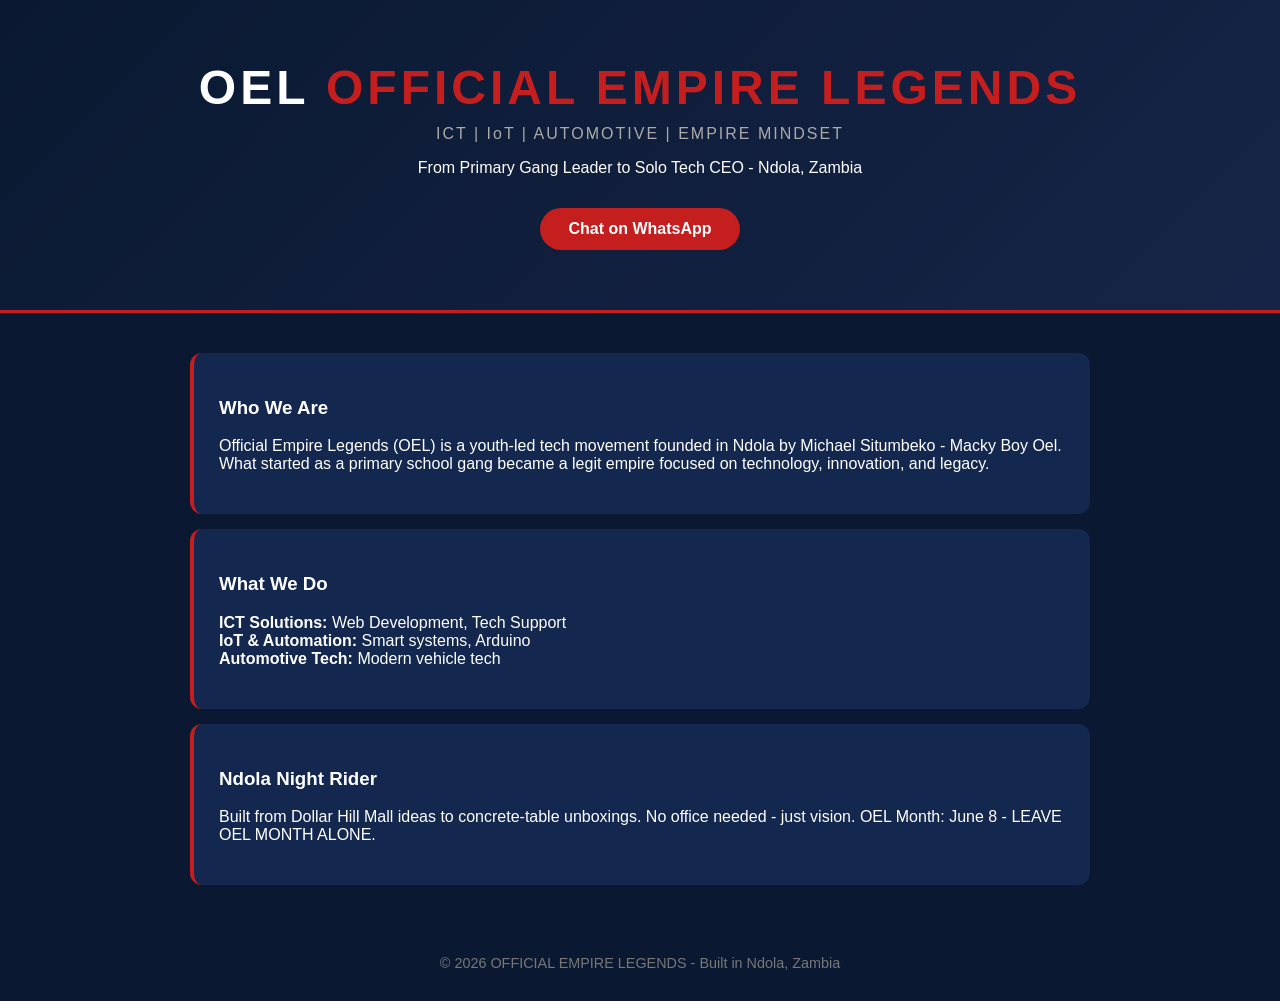
==== index.html @ a1355c46 "Create index.html for Official Empire Legends website This HTML file sets up the structure and styli" ====
<!DOCTYPE html>
<html lang="en">
<head>
<meta charset="UTF-8">
<meta name="viewport" content="width=device-width, initial-scale=1.0">
<title>OFFICIAL EMPIRE LEGENDS | OEL</title>
<style>
:root{--blue:#0a1931;--red:#c41e1e;--light:#f4f4f4}
body{margin:0;font-family:Arial;background:#0a1931;color:white}
header{padding:60px 20px;text-align:center;background:linear-gradient(135deg,#0a1931 0%,#162447 100%);border-bottom:3px solid #c41e1e}
h1{font-size:3rem;letter-spacing:4px;margin:0}
h1 span{color:#c41e1e}
.tag{color:#aaa;margin-top:10px;letter-spacing:2px}
section{max-width:900px;margin:40px auto;padding:0 20px}
.card{background:#13274f;padding:25px;border-radius:12px;margin:15px 0;border-left:4px solid #c41e1e}
.btn{display:inline-block;background:#c41e1e;color:white;padding:12px 28px;border-radius:30px;text-decoration:none;margin-top:15px;font-weight:bold}
footer{text-align:center;padding:30px;color:#777;font-size:0.9rem}
</style>
</head>
<body>
<header>
<h1>OEL <span>OFFICIAL EMPIRE LEGENDS</span></h1>
<div class="tag">ICT | IoT | AUTOMOTIVE | EMPIRE MINDSET</div>
<p>From Primary Gang Leader to Solo Tech CEO - Ndola, Zambia</p>
<a class="btn" href="https://wa.me/260973000000">Chat on WhatsApp</a>
</header>
<section>
<div class="card">
<h3>Who We Are</h3>
<p>Official Empire Legends (OEL) is a youth-led tech movement founded in Ndola by Michael Situmbeko - Macky Boy Oel. What started as a primary school gang became a legit empire focused on technology, innovation, and legacy.</p>
</div>
<div class="card">
<h3>What We Do</h3>
<p><b>ICT Solutions:</b> Web Development, Tech Support<br>
<b>IoT & Automation:</b> Smart systems, Arduino<br>
<b>Automotive Tech:</b> Modern vehicle tech</p>
</div>
<div class="card">
<h3>Ndola Night Rider</h3>
<p>Built from Dollar Hill Mall ideas to concrete-table unboxings. No office needed - just vision. OEL Month: June 8 - LEAVE OEL MONTH ALONE.</p>
</div>
</section>
<footer>© 2026 OFFICIAL EMPIRE LEGENDS - Built in Ndola, Zambia</footer>
</body>
</html>
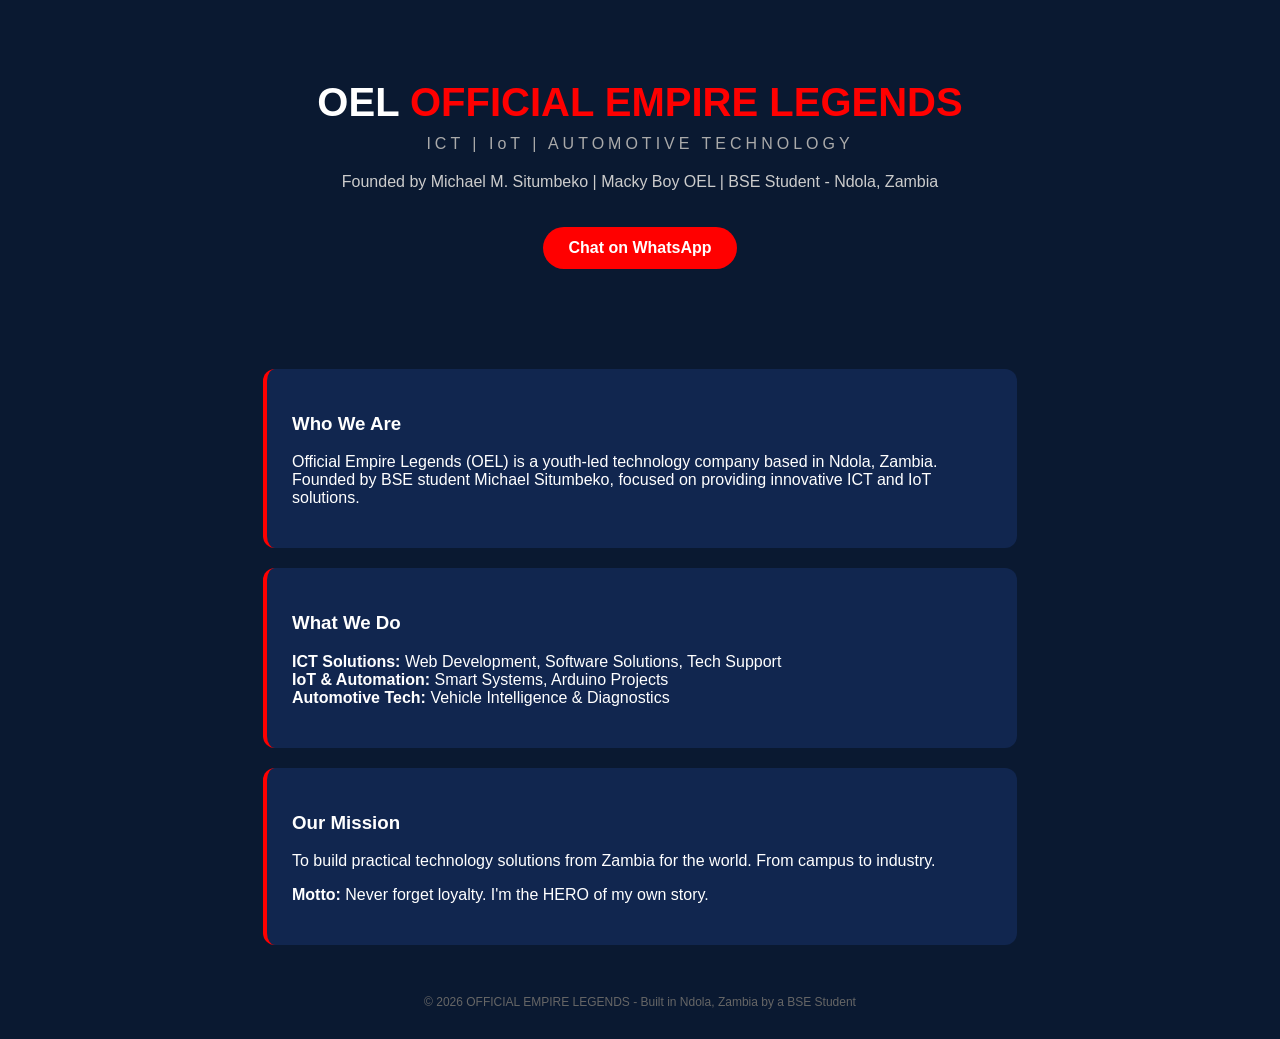
==== commit d6420c15: "Refactor index.html for improved layout and design Updated HTML structure and styling for better pre" ====
--- a/index.html
+++ b/index.html
@@ -1,45 +1,44 @@
 <!DOCTYPE html>
-<html lang="en">
+<html>
 <head>
-<meta charset="UTF-8">
+<title>OFFICIAL EMPIRE LEGENDS | OEL</title>
 <meta name="viewport" content="width=device-width, initial-scale=1.0">
-<title>OFFICIAL EMPIRE LEGENDS | OEL</title>
 <style>
-:root{--blue:#0a1931;--red:#c41e1e;--light:#f4f4f4}
-body{margin:0;font-family:Arial;background:#0a1931;color:white}
-header{padding:60px 20px;text-align:center;background:linear-gradient(135deg,#0a1931 0%,#162447 100%);border-bottom:3px solid #c41e1e}
-h1{font-size:3rem;letter-spacing:4px;margin:0}
-h1 span{color:#c41e1e}
-.tag{color:#aaa;margin-top:10px;letter-spacing:2px}
-section{max-width:900px;margin:40px auto;padding:0 20px}
-.card{background:#13274f;padding:25px;border-radius:12px;margin:15px 0;border-left:4px solid #c41e1e}
-.btn{display:inline-block;background:#c41e1e;color:white;padding:12px 28px;border-radius:30px;text-decoration:none;margin-top:15px;font-weight:bold}
-footer{text-align:center;padding:30px;color:#777;font-size:0.9rem}
+body{margin:0;font-family:Arial;background:#0a1931;color:white;text-align:center}
+.header{padding:80px 20px}
+h1{font-size:40px;margin:0}h1 span{color:#ff0000}
+.tag{letter-spacing:4px;color:#aaa;margin-top:10px}
+.card{background:#11264f;margin:20px auto;padding:25px;max-width:700px;border-radius:12px;text-align:left;border-left:4px solid #ff0000}
+.btn{background:#ff0000;color:white;padding:12px 25px;border-radius:25px;text-decoration:none;display:inline-block;margin-top:20px;font-weight:bold}
+footer{padding:30px;color:#666;font-size:12px}
 </style>
 </head>
 <body>
-<header>
+<div class="header">
 <h1>OEL <span>OFFICIAL EMPIRE LEGENDS</span></h1>
-<div class="tag">ICT | IoT | AUTOMOTIVE | EMPIRE MINDSET</div>
-<p>From Primary Gang Leader to Solo Tech CEO - Ndola, Zambia</p>
-<a class="btn" href="https://wa.me/260973000000">Chat on WhatsApp</a>
-</header>
-<section>
+<p class="tag">ICT | IoT | AUTOMOTIVE TECHNOLOGY</p>
+<p style="margin-top:20px;color:#ccc">Founded by Michael M. Situmbeko | Macky Boy OEL | BSE Student - Ndola, Zambia</p>
+<a class="btn" href="https://wa.me/260000000000">Chat on WhatsApp</a>
+</div>
+
 <div class="card">
 <h3>Who We Are</h3>
-<p>Official Empire Legends (OEL) is a youth-led tech movement founded in Ndola by Michael Situmbeko - Macky Boy Oel. What started as a primary school gang became a legit empire focused on technology, innovation, and legacy.</p>
+<p>Official Empire Legends (OEL) is a youth-led technology company based in Ndola, Zambia. Founded by BSE student Michael Situmbeko, focused on providing innovative ICT and IoT solutions.</p>
 </div>
+
 <div class="card">
 <h3>What We Do</h3>
-<p><b>ICT Solutions:</b> Web Development, Tech Support<br>
-<b>IoT & Automation:</b> Smart systems, Arduino<br>
-<b>Automotive Tech:</b> Modern vehicle tech</p>
+<p><b>ICT Solutions:</b> Web Development, Software Solutions, Tech Support<br>
+<b>IoT & Automation:</b> Smart Systems, Arduino Projects<br>
+<b>Automotive Tech:</b> Vehicle Intelligence & Diagnostics</p>
 </div>
+
 <div class="card">
-<h3>Ndola Night Rider</h3>
-<p>Built from Dollar Hill Mall ideas to concrete-table unboxings. No office needed - just vision. OEL Month: June 8 - LEAVE OEL MONTH ALONE.</p>
+<h3>Our Mission</h3>
+<p>To build practical technology solutions from Zambia for the world. From campus to industry.</p>
+<p><b>Motto:</b> Never forget loyalty. I'm the HERO of my own story.</p>
 </div>
-</section>
-<footer>© 2026 OFFICIAL EMPIRE LEGENDS - Built in Ndola, Zambia</footer>
+
+<footer>© 2026 OFFICIAL EMPIRE LEGENDS - Built in Ndola, Zambia by a BSE Student</footer>
 </body>
 </html>
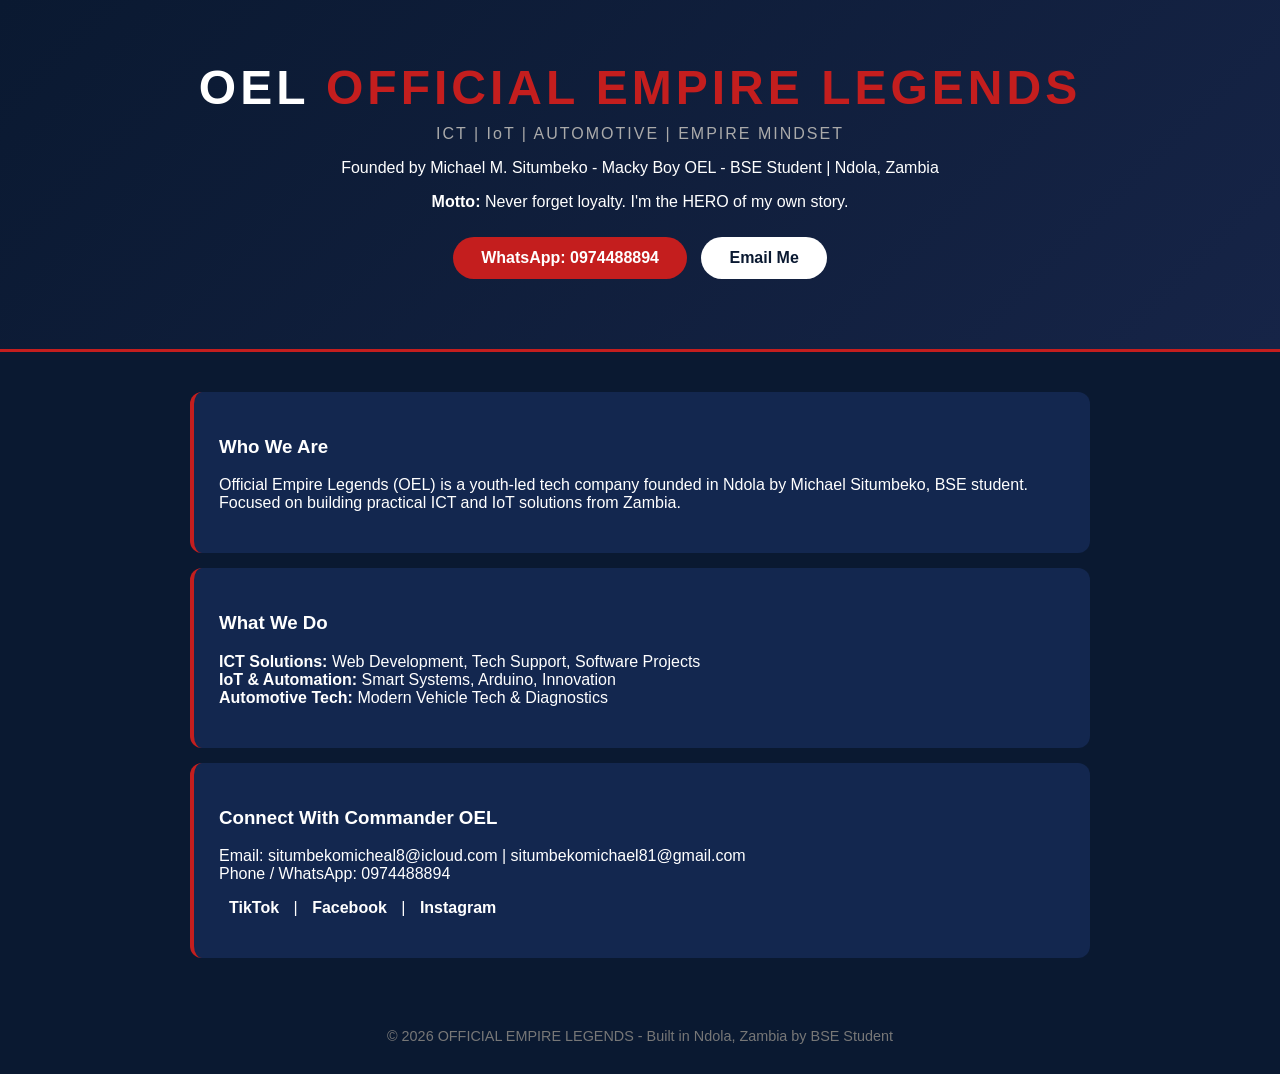
==== commit 2e2caeed: "Refactor index.html with updated content and styles Updated the structure and content of the index.h" ====
--- a/index.html
+++ b/index.html
@@ -1,44 +1,62 @@
+
 <!DOCTYPE html>
-<html>
+<html lang="en">
 <head>
-<title>OFFICIAL EMPIRE LEGENDS | OEL</title>
+<meta charset="UTF-8">
 <meta name="viewport" content="width=device-width, initial-scale=1.0">
+<title>OFFICIAL EMPIRE LEGENDS | OEL - BSE Student</title>
 <style>
-body{margin:0;font-family:Arial;background:#0a1931;color:white;text-align:center}
-.header{padding:80px 20px}
-h1{font-size:40px;margin:0}h1 span{color:#ff0000}
-.tag{letter-spacing:4px;color:#aaa;margin-top:10px}
-.card{background:#11264f;margin:20px auto;padding:25px;max-width:700px;border-radius:12px;text-align:left;border-left:4px solid #ff0000}
-.btn{background:#ff0000;color:white;padding:12px 25px;border-radius:25px;text-decoration:none;display:inline-block;margin-top:20px;font-weight:bold}
-footer{padding:30px;color:#666;font-size:12px}
+:root{--blue:#0a1931;--red:#c41e1e;--light:#f4f4f4}
+body{margin:0;font-family:Arial, sans-serif;background:var(--blue);color:white}
+header{padding:60px 20px;text-align:center;background:linear-gradient(135deg,#0a1931 0%,#162447 100%);border-bottom:3px solid var(--red)}
+h1{font-size:3rem;letter-spacing:4px;margin:0}
+h1 span{color:var(--red)}
+.tag{color:#aaa;margin-top:10px;letter-spacing:2px}
+section{max-width:900px;margin:40px auto;padding:0 20px}
+.card{background:#13274F;padding:25px;border-radius:12px;margin:15px 0;border-left:4px solid var(--red);text-align:left}
+.btn{display:inline-block;background:var(--red);color:white;padding:12px 28px;border-radius:30px;text-decoration:none;margin:10px 5px;font-weight:bold}
+.btn2{background:white;color:var(--blue)}
+.social a{color:white;margin:0 10px;text-decoration:none;font-weight:bold}
+footer{text-align:center;padding:30px;color:#777;font-size:0.9rem}
 </style>
 </head>
 <body>
-<div class="header">
-<h1>OEL <span>OFFICIAL EMPIRE LEGENDS</span></h1>
-<p class="tag">ICT | IoT | AUTOMOTIVE TECHNOLOGY</p>
-<p style="margin-top:20px;color:#ccc">Founded by Michael M. Situmbeko | Macky Boy OEL | BSE Student - Ndola, Zambia</p>
-<a class="btn" href="https://wa.me/260000000000">Chat on WhatsApp</a>
-</div>
+<header>
+<h1>OEL<span> OFFICIAL EMPIRE LEGENDS</span></h1>
+<div class="tag">ICT | IoT | AUTOMOTIVE | EMPIRE MINDSET</div>
+<p>Founded by Michael M. Situmbeko - Macky Boy OEL - BSE Student | Ndola, Zambia</p>
+<p><b>Motto:</b> Never forget loyalty. I'm the HERO of my own story.</p>
+<a class="btn" href="https://wa.me/260974488894">WhatsApp: 0974488894</a>
+<a class="btn btn2" href="mailto:situmbekomichael81@gmail.com">Email Me</a>
+</header>
 
+<section>
 <div class="card">
 <h3>Who We Are</h3>
-<p>Official Empire Legends (OEL) is a youth-led technology company based in Ndola, Zambia. Founded by BSE student Michael Situmbeko, focused on providing innovative ICT and IoT solutions.</p>
+<p>Official Empire Legends (OEL) is a youth-led tech company founded in Ndola by Michael Situmbeko, BSE student. Focused on building practical ICT and IoT solutions from Zambia.</p>
 </div>
 
 <div class="card">
 <h3>What We Do</h3>
-<p><b>ICT Solutions:</b> Web Development, Software Solutions, Tech Support<br>
-<b>IoT & Automation:</b> Smart Systems, Arduino Projects<br>
-<b>Automotive Tech:</b> Vehicle Intelligence & Diagnostics</p>
+<p><b>ICT Solutions:</b> Web Development, Tech Support, Software Projects<br>
+<b>IoT & Automation:</b> Smart Systems, Arduino, Innovation<br>
+<b>Automotive Tech:</b> Modern Vehicle Tech & Diagnostics</p>
 </div>
 
 <div class="card">
-<h3>Our Mission</h3>
-<p>To build practical technology solutions from Zambia for the world. From campus to industry.</p>
-<p><b>Motto:</b> Never forget loyalty. I'm the HERO of my own story.</p>
+<h3>Connect With Commander OEL</h3>
+<p>Email: situmbekomicheal8@icloud.com | situmbekomichael81@gmail.com<br>
+Phone / WhatsApp: 0974488894</p>
+<div class="social">
+<p>
+<a href="https://www.tiktok.com/@rockstaroel8" target="_blank">TikTok</a> |
+<a href="https://www.facebook.com/share/1HdHKeSWNU/?mibextid=wwXIfr" target="_blank">Facebook</a> |
+<a href="https://www.instagram.com/mackyboy____oel?stkn=MWlqdnNhcTc5bDNoZA%3D%3D&utm_source=qr" target="_blank">Instagram</a>
+</p>
 </div>
+</div>
+</section>
 
-<footer>© 2026 OFFICIAL EMPIRE LEGENDS - Built in Ndola, Zambia by a BSE Student</footer>
+<footer>© 2026 OFFICIAL EMPIRE LEGENDS - Built in Ndola, Zambia by BSE Student</footer>
 </body>
 </html>
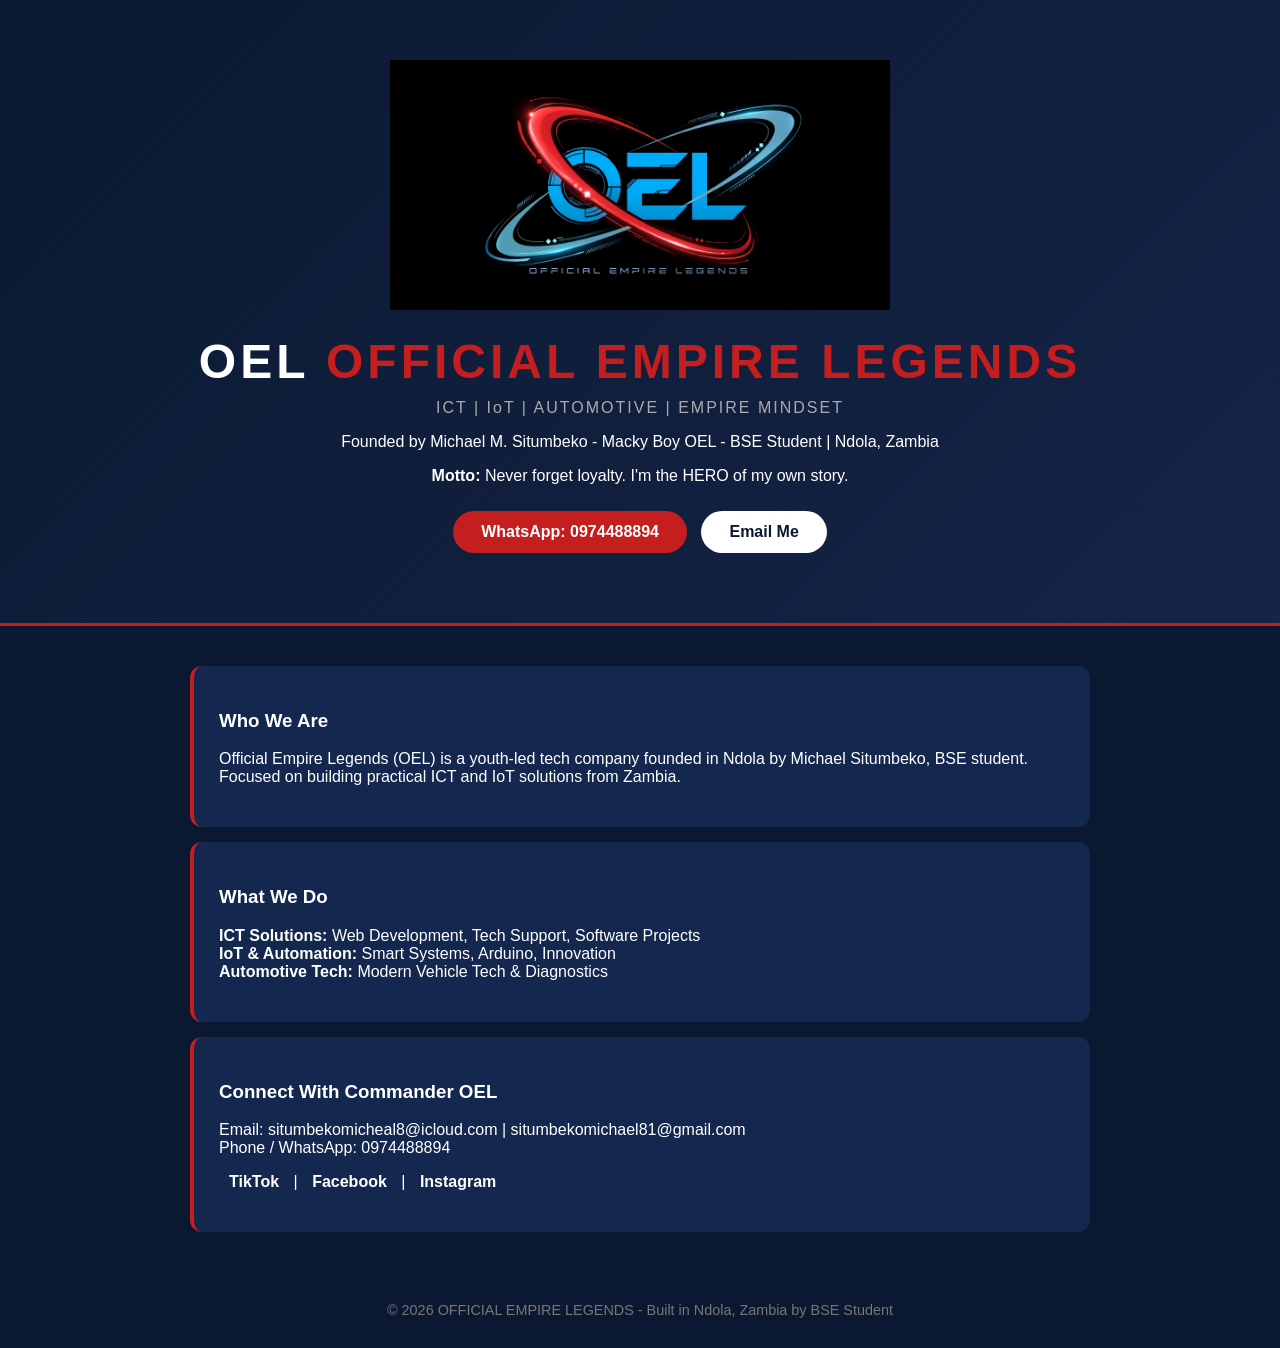
==== commit 44f7cbce: "Fix header tag in index.html" ====
--- a/index.html
+++ b/index.html
@@ -21,7 +21,7 @@
 </style>
 </head>
 <body>
-<header>
+<header><img src="logo.png" alt="OEL Official Empire Legends Logo" style="max-width:500px;width:90%;margin-bottom:20px;">
 <h1>OEL<span> OFFICIAL EMPIRE LEGENDS</span></h1>
 <div class="tag">ICT | IoT | AUTOMOTIVE | EMPIRE MINDSET</div>
 <p>Founded by Michael M. Situmbeko - Macky Boy OEL - BSE Student | Ndola, Zambia</p>
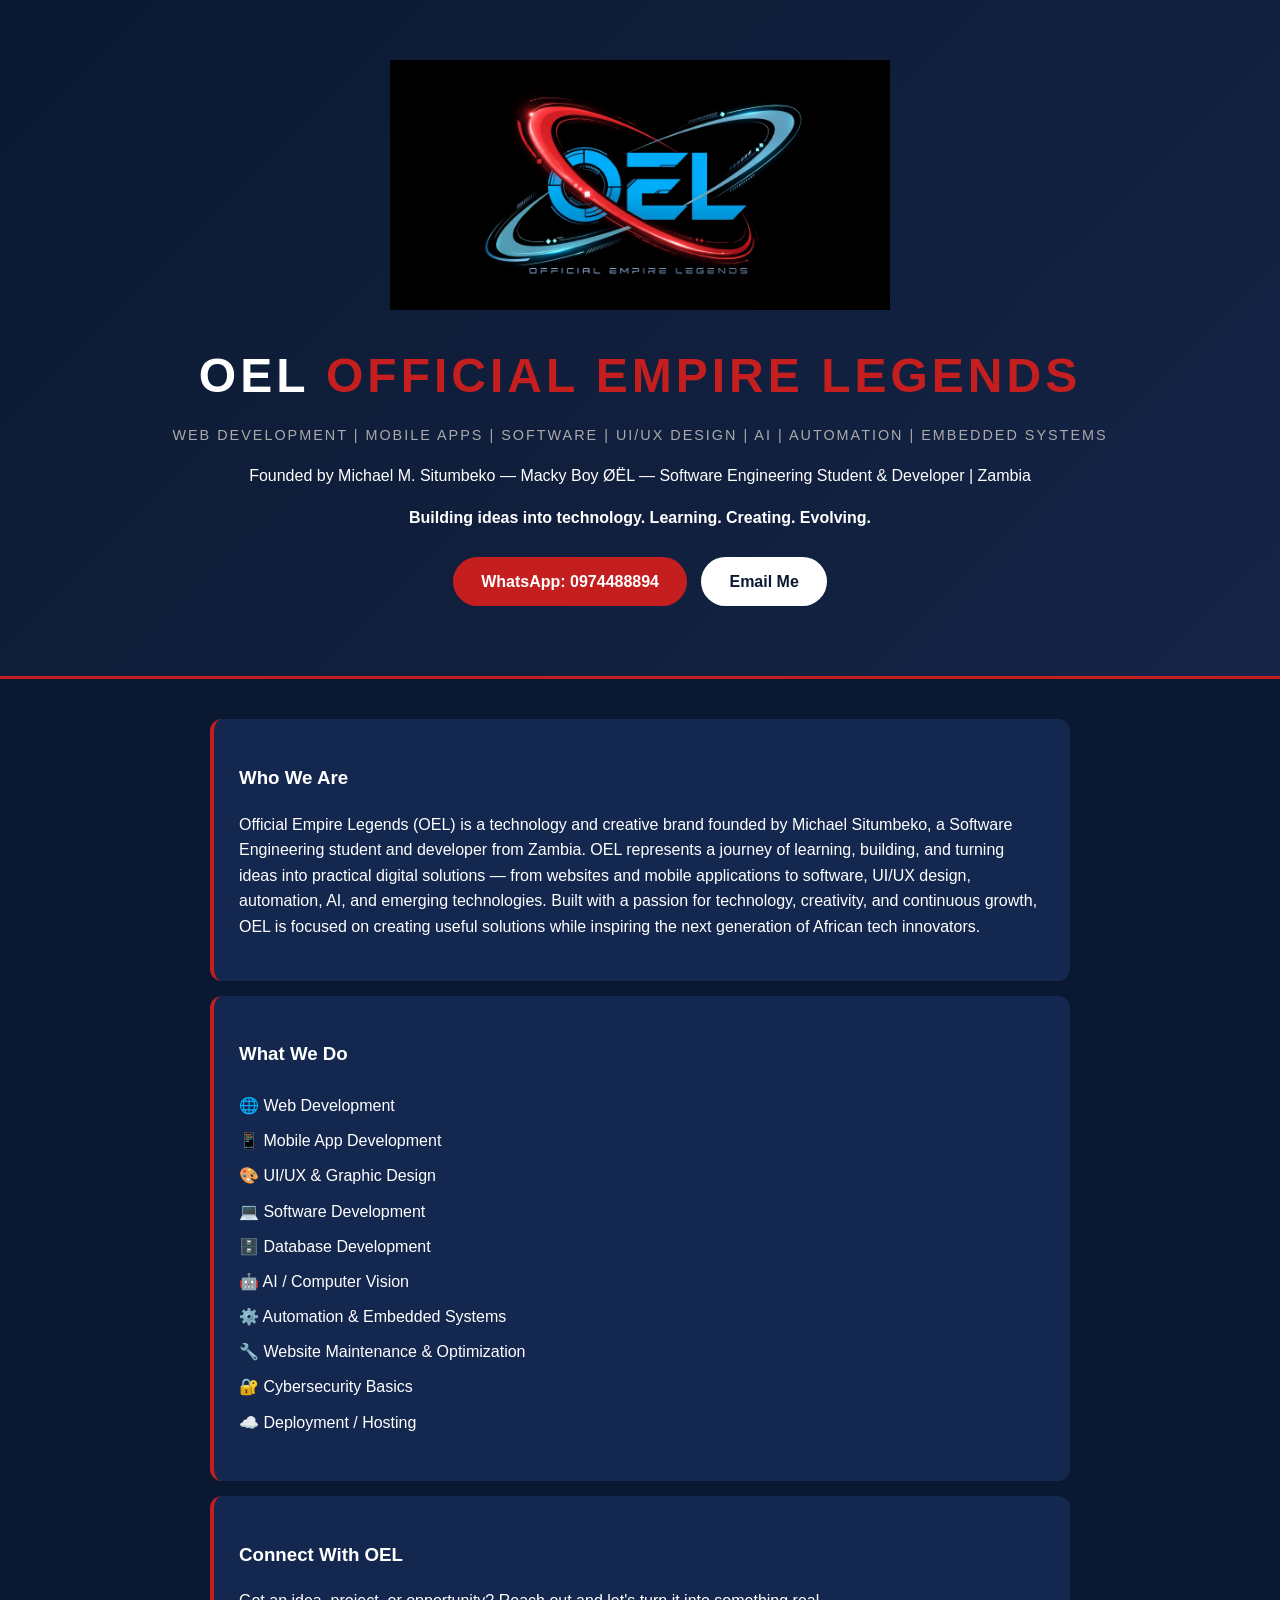
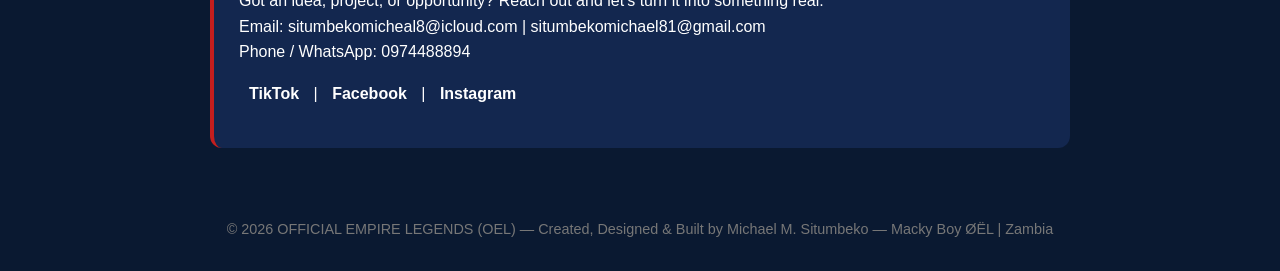
==== commit 71e7ca8b: "Revise title, footer, and content in index.html Updated the title and footer content, enhanced styli" ====
--- a/index.html
+++ b/index.html
@@ -1,62 +1,203 @@
-
 <!DOCTYPE html>
+
 <html lang="en">
 <head>
 <meta charset="UTF-8">
 <meta name="viewport" content="width=device-width, initial-scale=1.0">
-<title>OFFICIAL EMPIRE LEGENDS | OEL - BSE Student</title>
+
+<title>OFFICIAL EMPIRE LEGENDS | OEL — Michael M. Situmbeko</title>
+
 <style>
-:root{--blue:#0a1931;--red:#c41e1e;--light:#f4f4f4}
-body{margin:0;font-family:Arial, sans-serif;background:var(--blue);color:white}
-header{padding:60px 20px;text-align:center;background:linear-gradient(135deg,#0a1931 0%,#162447 100%);border-bottom:3px solid var(--red)}
-h1{font-size:3rem;letter-spacing:4px;margin:0}
-h1 span{color:var(--red)}
-.tag{color:#aaa;margin-top:10px;letter-spacing:2px}
-section{max-width:900px;margin:40px auto;padding:0 20px}
-.card{background:#13274F;padding:25px;border-radius:12px;margin:15px 0;border-left:4px solid var(--red);text-align:left}
-.btn{display:inline-block;background:var(--red);color:white;padding:12px 28px;border-radius:30px;text-decoration:none;margin:10px 5px;font-weight:bold}
-.btn2{background:white;color:var(--blue)}
-.social a{color:white;margin:0 10px;text-decoration:none;font-weight:bold}
-footer{text-align:center;padding:30px;color:#777;font-size:0.9rem}
+:root{
+    --blue:#0a1931;
+    --blue-light:#13274f;
+    --red:#c41e1e;
+    --light:#f4f4f4;
+    --muted:#aaa;
+}
+
+*{
+    box-sizing:border-box;
+}
+
+body{
+    margin:0;
+    font-family:Arial, sans-serif;
+    background:var(--blue);
+    color:white;
+    line-height:1.6;
+}
+
+header{
+    padding:60px 20px;
+    text-align:center;
+    background:linear-gradient(135deg,#0a1931 0%,#162447 100%);
+    border-bottom:3px solid var(--red);
+}
+
+header img{
+    max-width:500px;
+    width:90%;
+    margin-bottom:20px;
+}
+
+h1{
+    font-size:3rem;
+    letter-spacing:4px;
+    margin:0;
+}
+
+h1 span{
+    color:var(--red);
+}
+
+.tag{
+    color:var(--muted);
+    margin-top:10px;
+    letter-spacing:2px;
+    font-size:0.9rem;
+}
+
+section{
+    max-width:900px;
+    margin:40px auto;
+    padding:0 20px;
+}
+
+.card{
+    background:var(--blue-light);
+    padding:25px;
+    border-radius:12px;
+    margin:15px 0;
+    border-left:4px solid var(--red);
+    text-align:left;
+}
+
+.btn{
+    display:inline-block;
+    background:var(--red);
+    color:white;
+    padding:12px 28px;
+    border-radius:30px;
+    text-decoration:none;
+    margin:10px 5px;
+    font-weight:bold;
+}
+
+.btn:hover{
+    opacity:0.85;
+}
+
+.btn2{
+    background:white;
+    color:var(--blue);
+}
+
+.social a{
+    color:white;
+    margin:0 10px;
+    text-decoration:none;
+    font-weight:bold;
+}
+
+.social a:hover{
+    color:var(--red);
+}
+
+footer{
+    text-align:center;
+    padding:30px;
+    color:#777;
+    font-size:0.9rem;
+}
 </style>
+
 </head>
+
 <body>
-<header><img src="logo.png" alt="OEL Official Empire Legends Logo" style="max-width:500px;width:90%;margin-bottom:20px;">
+
+<header>
+
+<img src="logo.png" alt="OEL Official Empire Legends Logo">
+
 <h1>OEL<span> OFFICIAL EMPIRE LEGENDS</span></h1>
-<div class="tag">ICT | IoT | AUTOMOTIVE | EMPIRE MINDSET</div>
-<p>Founded by Michael M. Situmbeko - Macky Boy OEL - BSE Student | Ndola, Zambia</p>
-<p><b>Motto:</b> Never forget loyalty. I'm the HERO of my own story.</p>
+
+<div class="tag">
+WEB DEVELOPMENT | MOBILE APPS | SOFTWARE | UI/UX DESIGN | AI | AUTOMATION | EMBEDDED SYSTEMS
+</div>
+
+<p>
+Founded by Michael M. Situmbeko — Macky Boy ØËL — Software Engineering Student & Developer | Zambia
+</p>
+
+<p>
+<b>Building ideas into technology. Learning. Creating. Evolving.</b>
+</p>
+
 <a class="btn" href="https://wa.me/260974488894">WhatsApp: 0974488894</a>
+
 <a class="btn btn2" href="mailto:situmbekomichael81@gmail.com">Email Me</a>
+
 </header>
 
 <section>
+
 <div class="card">
 <h3>Who We Are</h3>
-<p>Official Empire Legends (OEL) is a youth-led tech company founded in Ndola by Michael Situmbeko, BSE student. Focused on building practical ICT and IoT solutions from Zambia.</p>
+
+<p>
+Official Empire Legends (OEL) is a technology and creative brand founded by Michael Situmbeko, a Software Engineering student and developer from Zambia. OEL represents a journey of learning, building, and turning ideas into practical digital solutions — from websites and mobile applications to software, UI/UX design, automation, AI, and emerging technologies. Built with a passion for technology, creativity, and continuous growth, OEL is focused on creating useful solutions while inspiring the next generation of African tech innovators.
+</p>
+
 </div>
 
 <div class="card">
+
 <h3>What We Do</h3>
-<p><b>ICT Solutions:</b> Web Development, Tech Support, Software Projects<br>
-<b>IoT & Automation:</b> Smart Systems, Arduino, Innovation<br>
-<b>Automotive Tech:</b> Modern Vehicle Tech & Diagnostics</p>
+
+<ul style="list-style:none; padding:0; line-height:2.2">
+    <li>🌐 Web Development</li>
+    <li>📱 Mobile App Development</li>
+    <li>🎨 UI/UX & Graphic Design</li>
+    <li>💻 Software Development</li>
+    <li>🗄️ Database Development</li>
+    <li>🤖 AI / Computer Vision</li>
+    <li>⚙️ Automation & Embedded Systems</li>
+    <li>🔧 Website Maintenance & Optimization</li>
+    <li>🔐 Cybersecurity Basics</li>
+    <li>☁️ Deployment / Hosting</li>
+</ul>
+
 </div>
 
 <div class="card">
-<h3>Connect With Commander OEL</h3>
-<p>Email: situmbekomicheal8@icloud.com | situmbekomichael81@gmail.com<br>
-Phone / WhatsApp: 0974488894</p>
+
+<h3>Connect With OEL</h3>
+
+<p>
+Got an idea, project, or opportunity? Reach out and let's turn it into something real.<br>
+Email: situmbekomicheal8@icloud.com | situmbekomichael81@gmail.com<br>
+Phone / WhatsApp: 0974488894
+</p>
+
 <div class="social">
-<p>
-<a href="https://www.tiktok.com/@rockstaroel8" target="_blank">TikTok</a> |
-<a href="https://www.facebook.com/share/1HdHKeSWNU/?mibextid=wwXIfr" target="_blank">Facebook</a> |
-<a href="https://www.instagram.com/mackyboy____oel?stkn=MWlqdnNhcTc5bDNoZA%3D%3D&utm_source=qr" target="_blank">Instagram</a>
-</p>
-</div>
-</div>
+
+<p>
+<a href="https://www.tiktok.com/@rockstaroel8" target="_blank" rel="noopener noreferrer">TikTok</a> |
+<a href="https://www.facebook.com/share/1HdHKeSWNU/?mibextid=wwXIfr" target="_blank" rel="noopener noreferrer">Facebook</a> |
+<a href="https://www.instagram.com/mackyboy____oel/" target="_blank" rel="noopener noreferrer">Instagram</a>
+</p>
+
+</div>
+
+</div>
+
 </section>
 
-<footer>© 2026 OFFICIAL EMPIRE LEGENDS - Built in Ndola, Zambia by BSE Student</footer>
+<footer>
+© 2026 OFFICIAL EMPIRE LEGENDS (OEL) — Created, Designed & Built by Michael M. Situmbeko — Macky Boy ØËL | Zambia
+</footer>
+
 </body>
 </html>
+
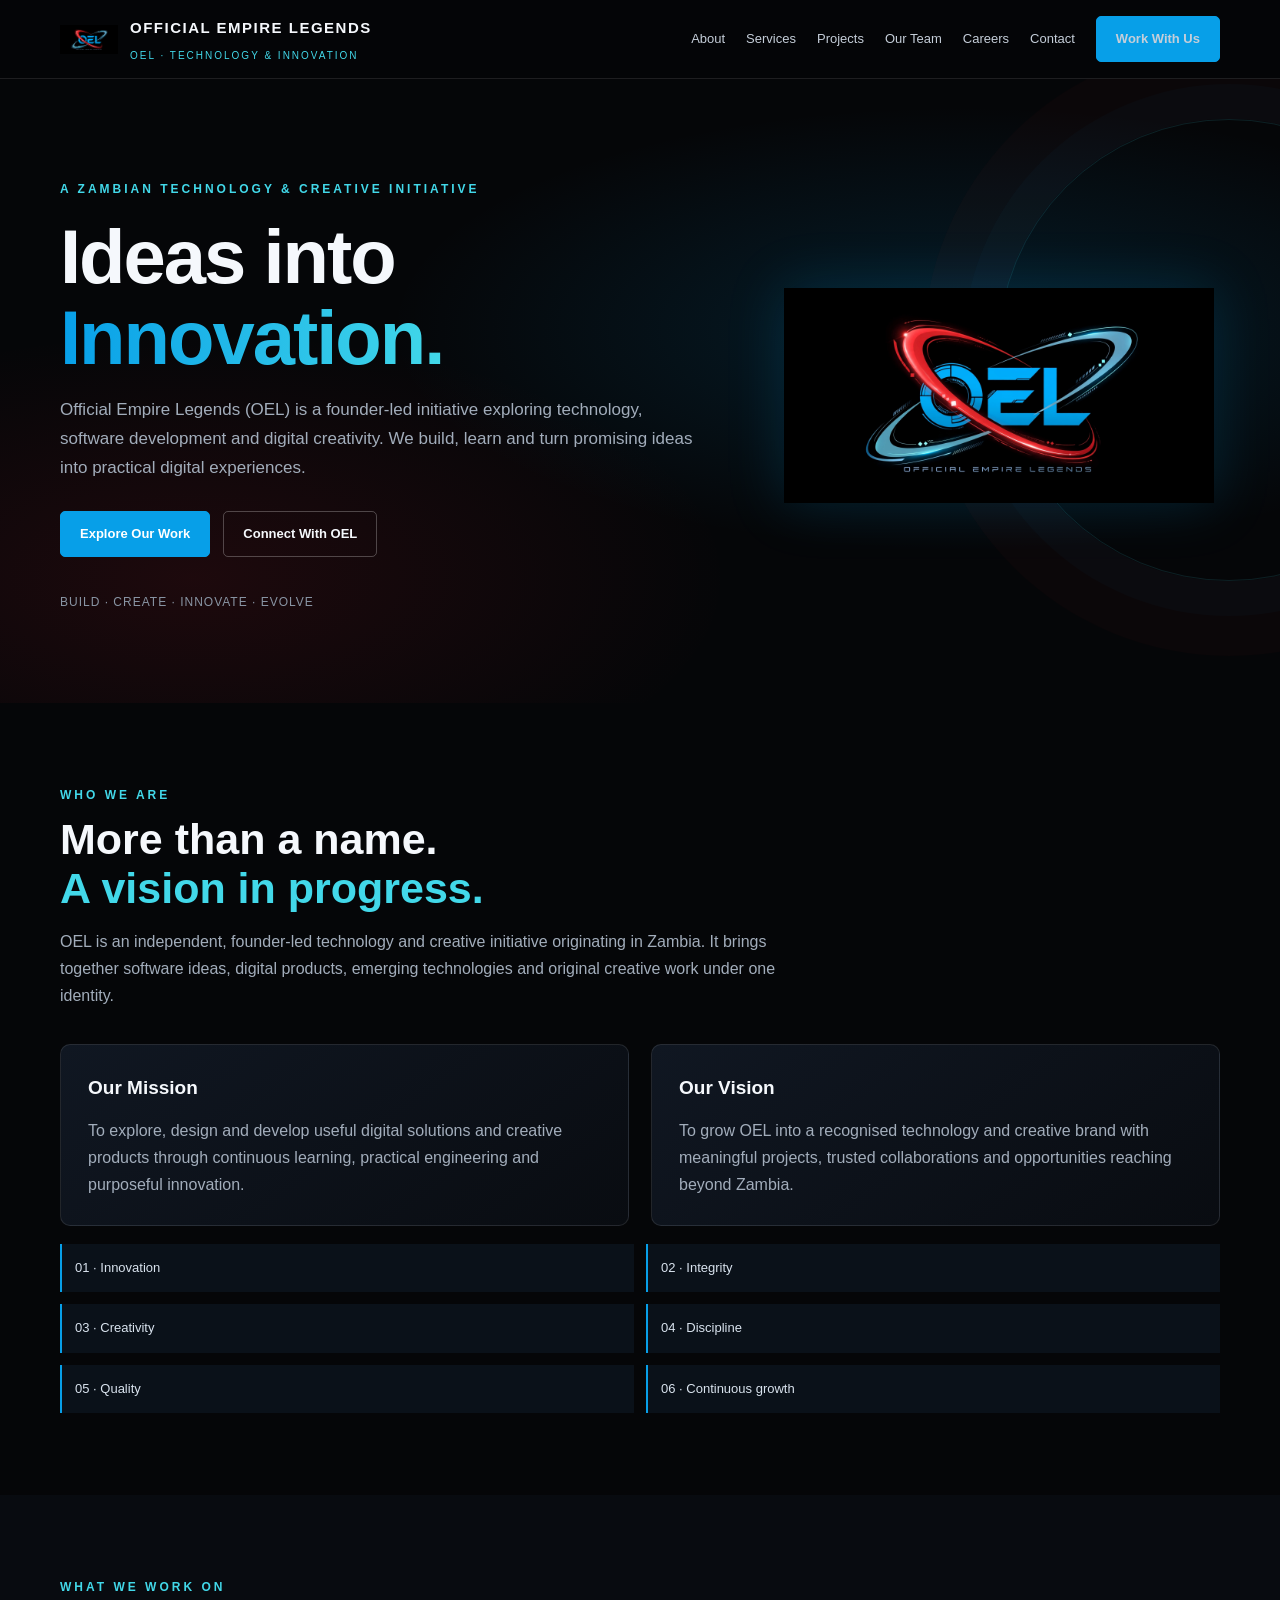
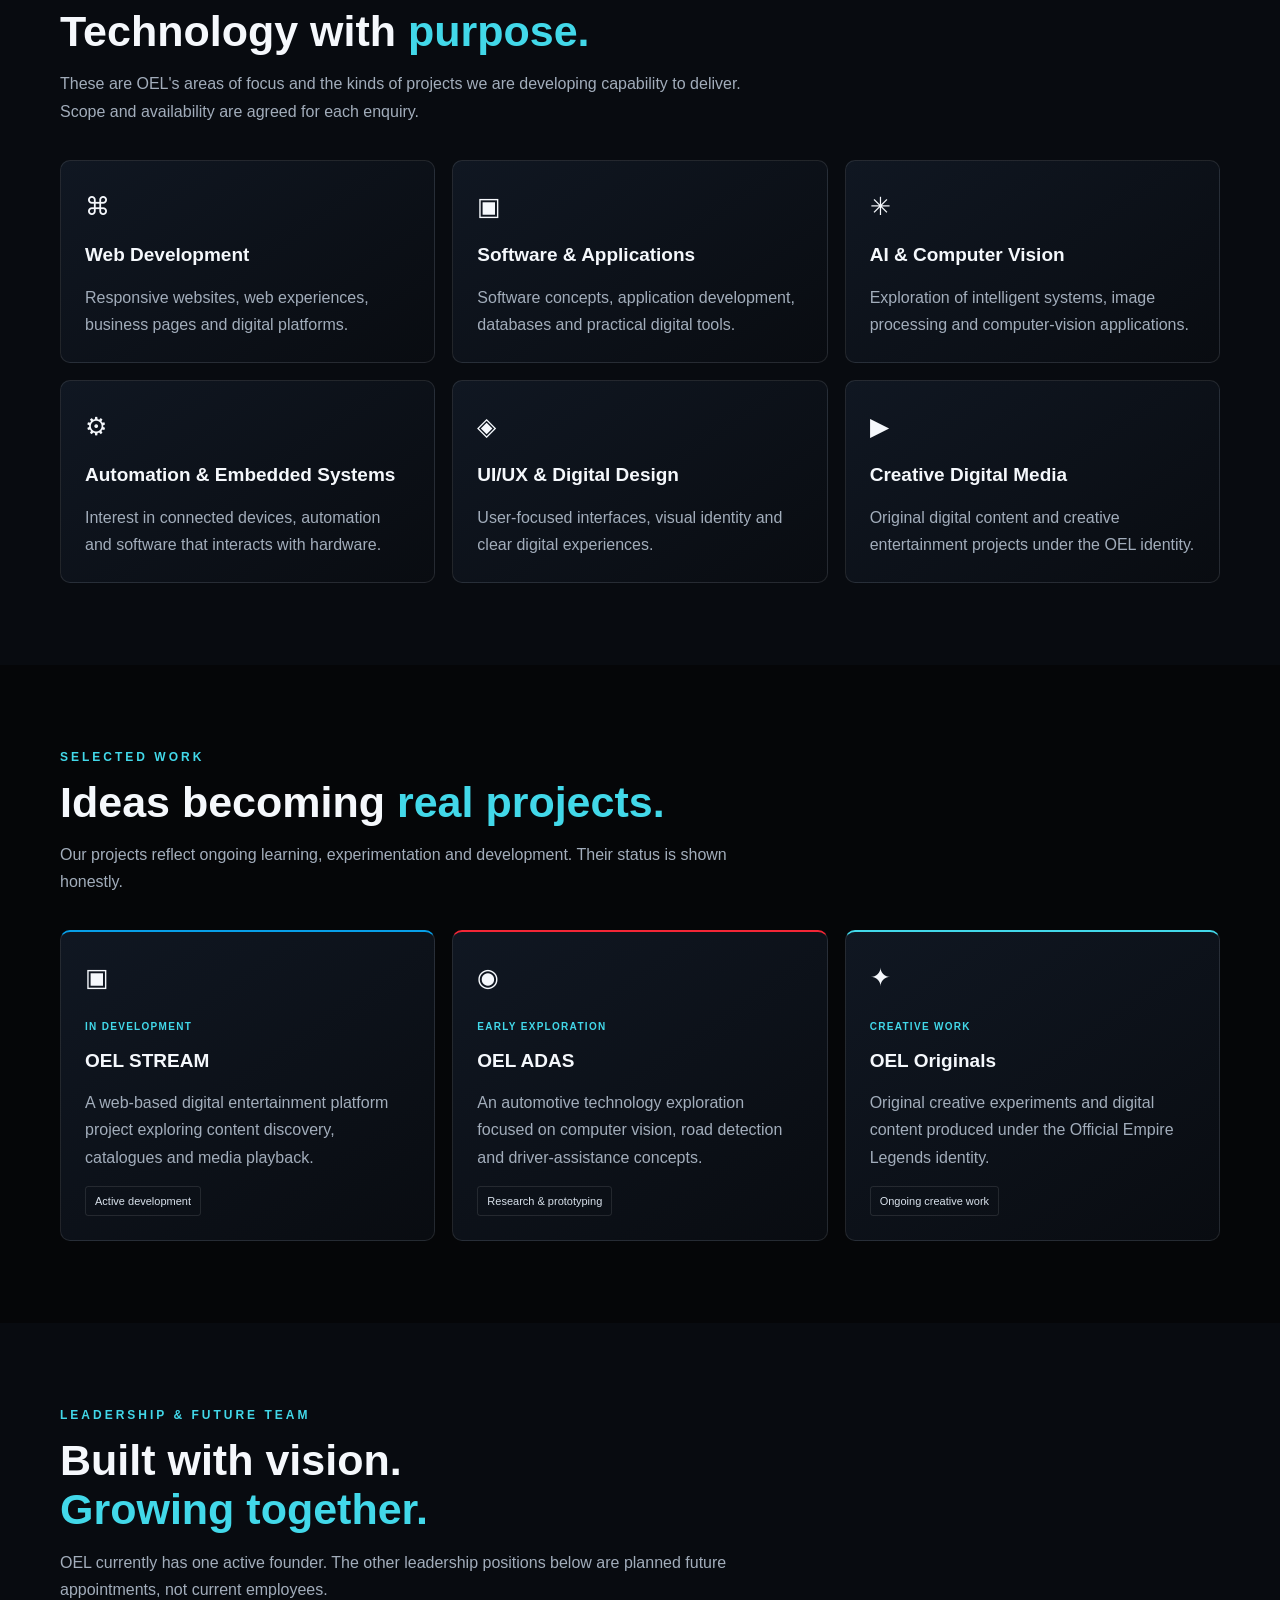
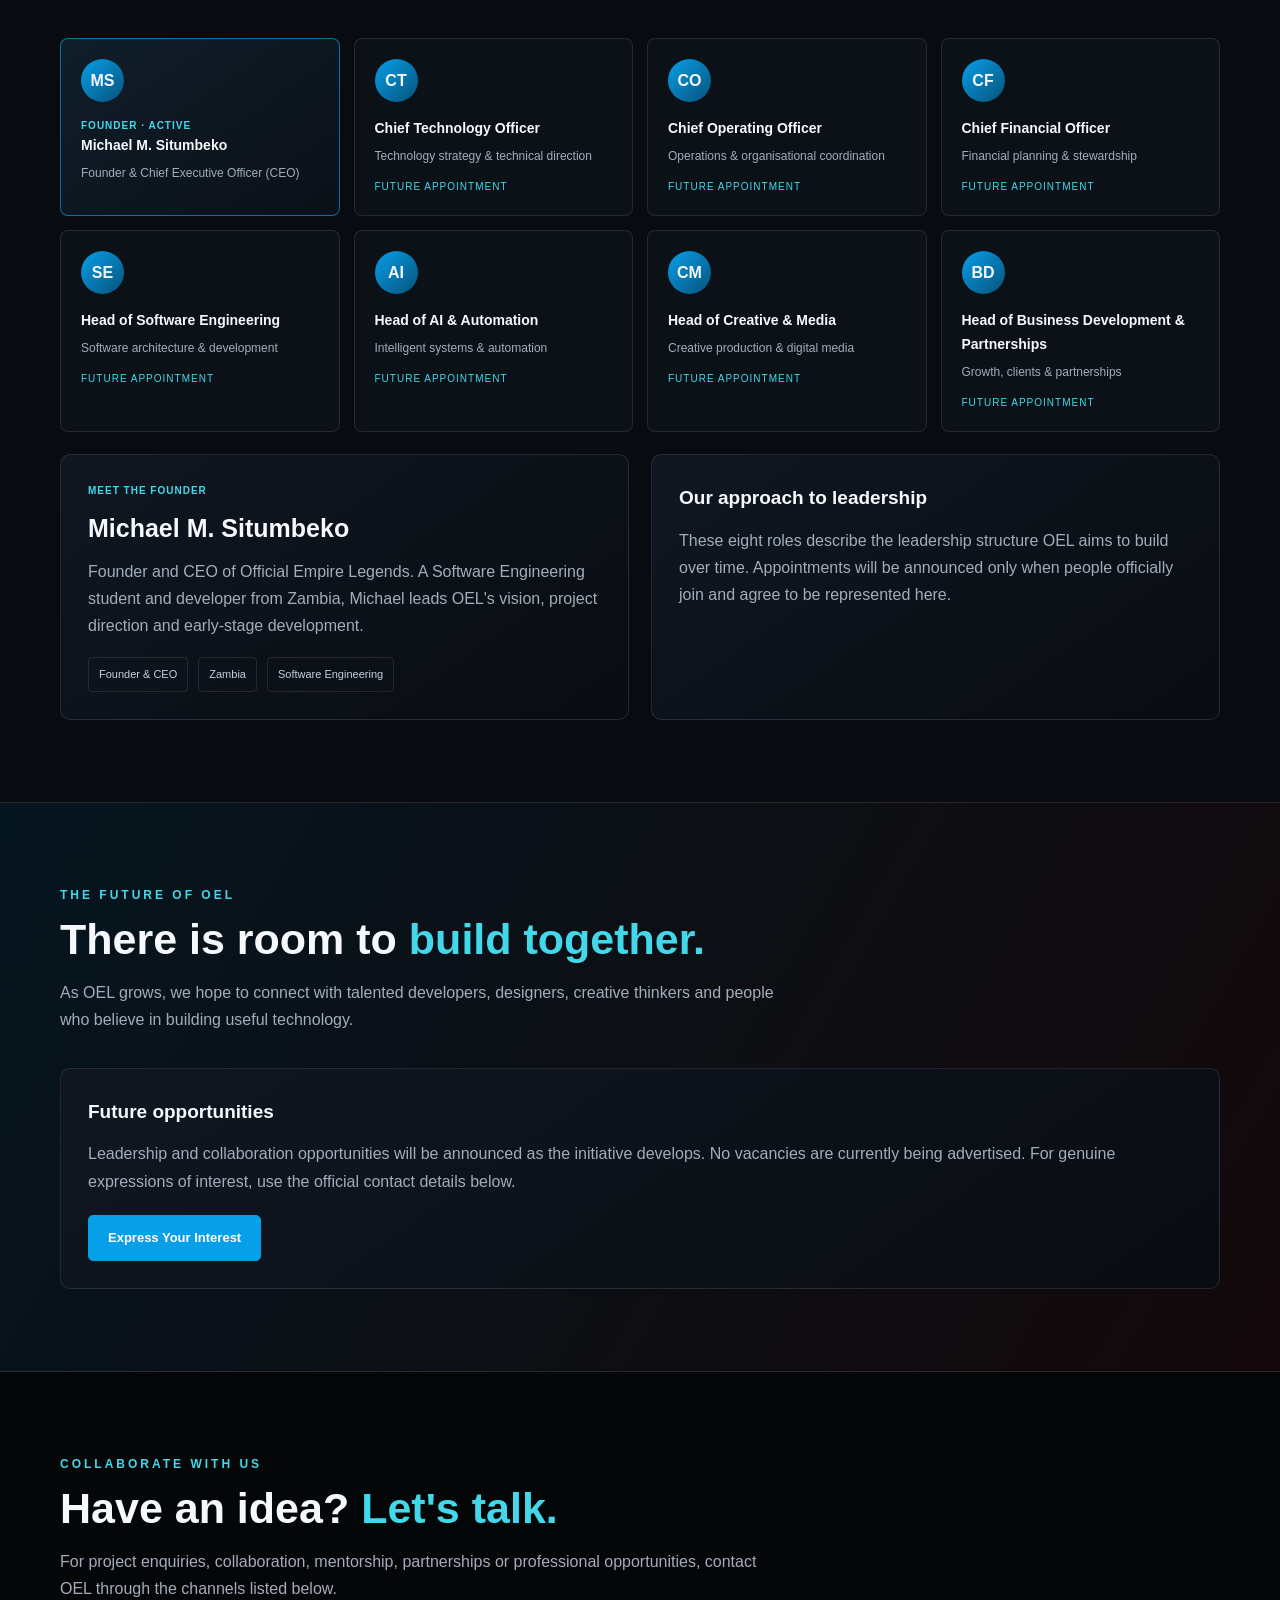
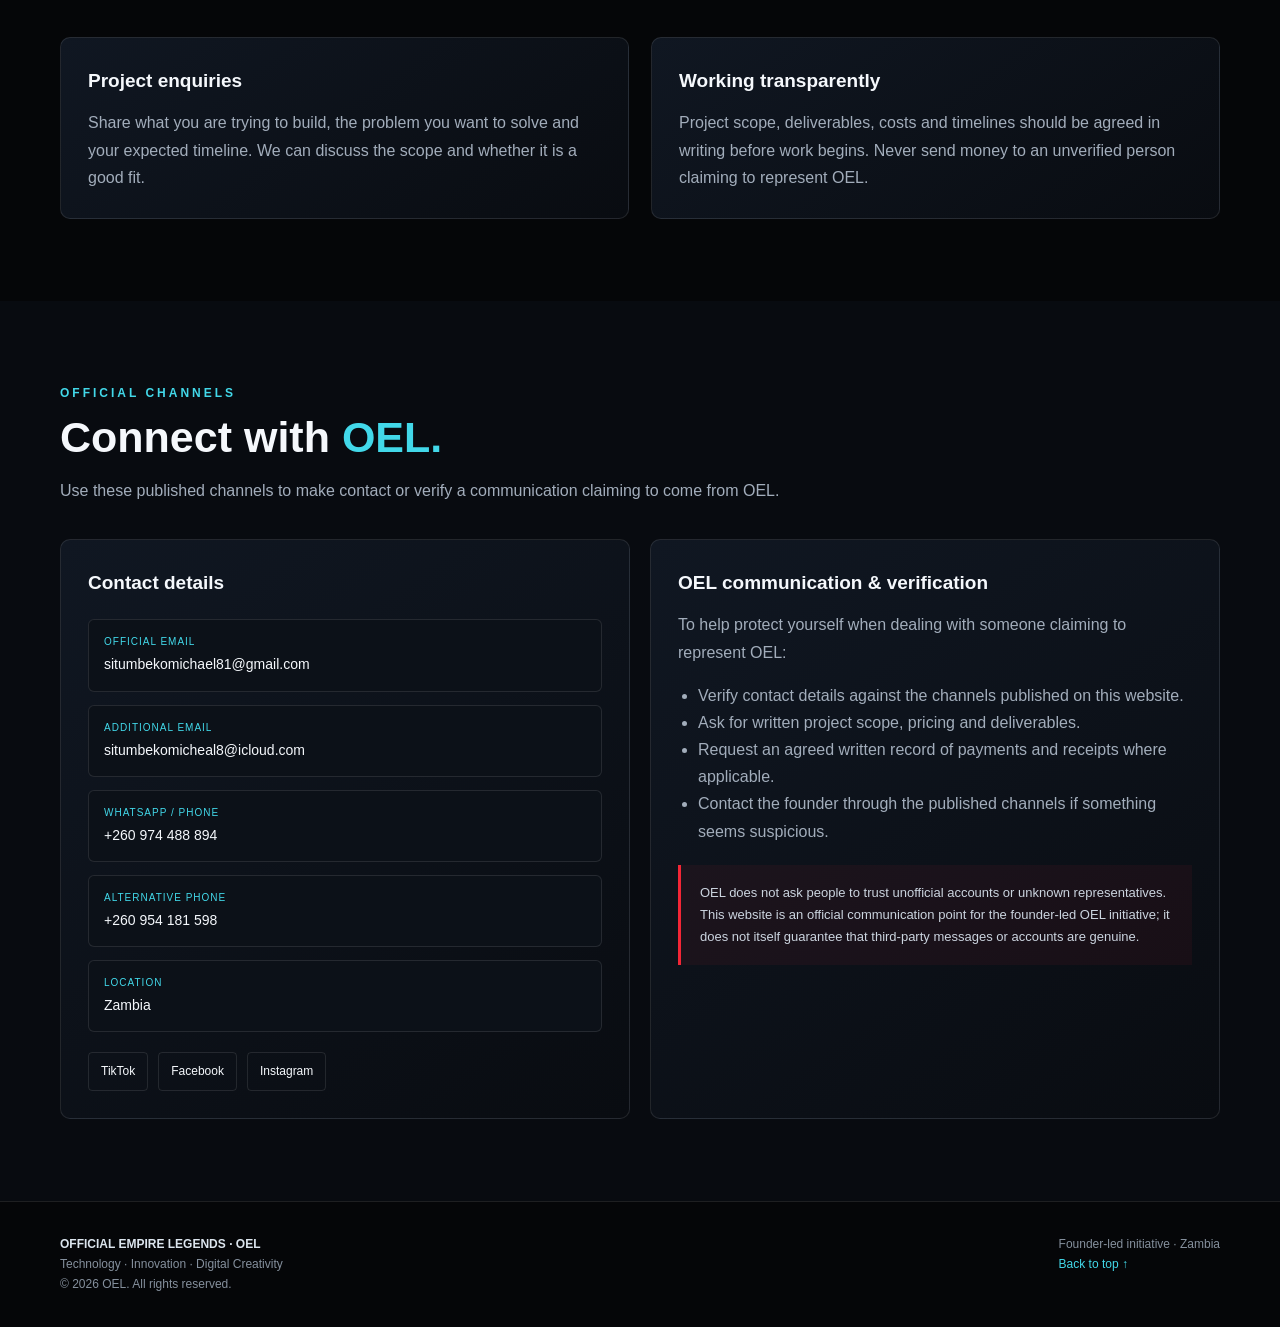
==== commit f5dfe69e: "Save current OEL website before multi-page redesign" ====
--- a/index.html
+++ b/index.html
@@ -1,203 +1,360 @@
 <!DOCTYPE html>
-
 <html lang="en">
 <head>
 <meta charset="UTF-8">
-<meta name="viewport" content="width=device-width, initial-scale=1.0">
-
-<title>OFFICIAL EMPIRE LEGENDS | OEL — Michael M. Situmbeko</title>
-
+<meta name="viewport" content="width=device-width, initial-scale=1">
+<meta name="theme-color" content="#050608">
+<meta name="description" content="Official Empire Legends (OEL) is a founder-led Zambian technology and creative initiative building software, digital products and innovative solutions.">
+<title>OEL | Official Empire Legends — Technology & Innovation</title>
 <style>
-:root{
-    --blue:#0a1931;
-    --blue-light:#13274f;
-    --red:#c41e1e;
-    --light:#f4f4f4;
-    --muted:#aaa;
+:root {
+  --bg:#050608;
+  --surface:#0c1017;
+  --surface2:#111923;
+  --blue:#079fe8;
+  --cyan:#42d8e9;
+  --red:#f32636;
+  --white:#f5f8fc;
+  --muted:#a2adbb;
+  --line:rgba(255,255,255,.10);
+  --max:1160px;
 }
-
-*{
-    box-sizing:border-box;
+*{box-sizing:border-box}
+html{scroll-behavior:smooth;scroll-padding-top:90px}
+body{margin:0;background:var(--bg);color:var(--white);font-family:Inter,Arial,sans-serif;line-height:1.7}
+a{color:inherit}
+button,a{-webkit-tap-highlight-color:transparent}
+.container{width:min(var(--max),calc(100% - 40px));margin:auto}
+header{position:sticky;top:0;z-index:20;background:rgba(5,6,8,.94);backdrop-filter:blur(16px);border-bottom:1px solid var(--line)}
+.nav{min-height:78px;display:flex;align-items:center;justify-content:space-between;gap:24px}
+.brand{display:flex;align-items:center;gap:12px;text-decoration:none;min-width:0}
+.brand img{width:58px;height:48px;object-fit:contain}
+.brand strong{font-size:15px;letter-spacing:1.5px;line-height:1.2}
+.brand small{display:block;color:var(--cyan);font-size:10px;letter-spacing:2px;margin-top:5px}
+.nav-links{display:flex;align-items:center;gap:21px}
+.nav-links a{text-decoration:none;color:#c5ced9;font-size:13px;transition:.2s}
+.nav-links a:hover{color:var(--cyan)}
+.nav-cta,.button{display:inline-flex;align-items:center;justify-content:center;padding:11px 19px;border-radius:5px;background:var(--blue);color:white;text-decoration:none;font-weight:700;font-size:13px;border:1px solid var(--blue);transition:.2s}
+.nav-cta:hover,.button:hover{background:#087fba;transform:translateY(-2px)}
+.menu-toggle{display:none;background:none;border:1px solid var(--line);color:white;border-radius:5px;padding:9px 12px;font-size:21px}
+.hero{position:relative;overflow:hidden;padding:100px 0 90px;background:radial-gradient(ellipse at 75% 40%,rgba(7,159,232,.15),transparent 42%),radial-gradient(ellipse at 15% 80%,rgba(243,38,54,.10),transparent 35%),#050608}
+.hero:after{content:"";position:absolute;width:460px;height:460px;border:1px solid rgba(66,216,233,.12);border-radius:50%;right:-180px;top:40px;box-shadow:0 0 0 35px rgba(7,159,232,.025),0 0 0 75px rgba(243,38,54,.025);pointer-events:none}
+.eyebrow{color:var(--cyan);font-size:12px;font-weight:800;letter-spacing:3px;text-transform:uppercase}
+.hero-grid{display:grid;grid-template-columns:1.2fr .8fr;align-items:center;gap:55px;position:relative;z-index:1}
+.hero h1{font-size:clamp(42px,6vw,76px);line-height:1.06;letter-spacing:-2px;margin:18px 0}
+.hero h1 span{background:linear-gradient(90deg,var(--blue),var(--cyan));background-clip:text;-webkit-background-clip:text;color:transparent}
+.hero p{color:var(--muted);max-width:650px;font-size:17px}
+.hero-actions{display:flex;gap:13px;flex-wrap:wrap;margin-top:28px}
+.button.secondary{background:transparent;border-color:rgba(255,255,255,.25);color:var(--white)}
+.button.secondary:hover{border-color:var(--cyan);color:var(--cyan)}
+.hero-logo{display:flex;align-items:center;justify-content:center;min-height:300px}
+.hero-logo img{width:min(100%,430px);max-height:330px;object-fit:contain;filter:drop-shadow(0 0 28px rgba(7,159,232,.16))}
+.trust-line{margin-top:35px;color:#8995a4;font-size:12px;letter-spacing:1px}
+section{padding:82px 0}
+.section-head{max-width:720px;margin-bottom:35px}
+.section-head h2{font-size:clamp(29px,4vw,43px);line-height:1.15;margin:10px 0 14px}
+.section-head p{color:var(--muted);margin:0}
+.accent{color:var(--cyan)}
+.about-grid,.founder-grid{display:grid;grid-template-columns:1fr 1fr;gap:22px}
+.panel,.card{background:linear-gradient(145deg,#101722,#090c11);border:1px solid var(--line);border-radius:10px;padding:27px}
+.panel h3,.card h3{margin:0 0 12px;font-size:19px}
+.panel p,.card p{color:var(--muted);margin:0}
+.values{display:grid;grid-template-columns:repeat(2,1fr);gap:12px;margin-top:18px}
+.value{padding:13px;background:#0a1119;border-left:2px solid var(--blue);color:#d9e3ee;font-size:13px}
+.services-grid,.projects-grid{display:grid;grid-template-columns:repeat(3,1fr);gap:17px}
+.card{padding:24px;transition:.2s}
+.card:hover{transform:translateY(-4px);border-color:rgba(66,216,233,.45)}
+.card-icon{font-size:25px;margin-bottom:12px}
+.card .status{display:inline-block;color:var(--cyan);font-size:10px;letter-spacing:1.3px;text-transform:uppercase;font-weight:800;margin-bottom:10px}
+.project-card{border-top:2px solid var(--blue)}
+.project-card:nth-child(2){border-top-color:var(--red)}
+.project-card:nth-child(3){border-top-color:var(--cyan)}
+.project-card p{margin-bottom:15px}
+.project-state{font-size:11px;color:#d8e1eb;border:1px solid var(--line);padding:5px 9px;border-radius:3px;display:inline-block}
+.team-grid{display:grid;grid-template-columns:repeat(4,1fr);gap:14px}
+.team-card{background:#0c1118;border:1px solid var(--line);padding:20px;border-radius:8px;min-height:165px}
+.team-card.founder{border-color:rgba(7,159,232,.65);background:linear-gradient(145deg,#101e2a,#0b1017)}
+.initials{width:43px;height:43px;display:grid;place-items:center;border-radius:50%;background:linear-gradient(135deg,var(--blue),#07527a);font-weight:800;margin-bottom:15px}
+.team-card h3{font-size:14px;margin:0 0 5px}
+.team-card p{font-size:12px;color:var(--muted);margin:0}
+.open-role{color:var(--cyan)!important;font-size:10px!important;text-transform:uppercase;letter-spacing:1px;margin-top:12px!important}
+.founder-label{color:var(--cyan);font-size:10px;letter-spacing:1px;font-weight:800}
+.founder-copy h3{font-size:25px;margin:8px 0}
+.founder-copy p{color:var(--muted)}
+.founder-facts{display:flex;gap:10px;flex-wrap:wrap;margin-top:18px}
+.founder-facts span{border:1px solid var(--line);padding:7px 10px;color:#c6d0dc;font-size:11px;border-radius:4px}
+.careers{background:linear-gradient(120deg,rgba(7,159,232,.10),rgba(243,38,54,.06));border-top:1px solid var(--line);border-bottom:1px solid var(--line)}
+.contact-grid{display:grid;grid-template-columns:1fr 1fr;gap:20px}
+.contact-list{display:grid;gap:13px;margin-top:20px}
+.contact-item{padding:13px 15px;background:#0c1118;border:1px solid var(--line);border-radius:6px}
+.contact-item small{display:block;color:var(--cyan);font-size:10px;letter-spacing:1px;text-transform:uppercase}
+.contact-item a,.contact-item span{overflow-wrap:anywhere;text-decoration:none;font-size:14px}
+.social{display:flex;flex-wrap:wrap;gap:10px;margin-top:20px}
+.social a{border:1px solid var(--line);border-radius:4px;padding:8px 12px;text-decoration:none;font-size:12px}
+.social a:hover{border-color:var(--cyan);color:var(--cyan)}
+.notice{padding:17px 19px;border-left:3px solid var(--red);background:rgba(243,38,54,.06);color:#cbd4df;font-size:13px;margin-top:20px}
+footer{padding:32px 0;border-top:1px solid var(--line);color:#85909d;font-size:12px}
+.footer-row{display:flex;justify-content:space-between;gap:20px;flex-wrap:wrap}
+footer strong{color:#dce5ee}
+.back-top{color:var(--cyan);text-decoration:none}
+@media(max-width:900px){
+ .nav-links{gap:12px}.nav-links a{font-size:12px}
+ .hero-grid{gap:20px}.team-grid{grid-template-columns:repeat(2,1fr)}
+ .services-grid,.projects-grid{grid-template-columns:repeat(2,1fr)}
 }
-
-body{
-    margin:0;
-    font-family:Arial, sans-serif;
-    background:var(--blue);
-    color:white;
-    line-height:1.6;
+@media(max-width:700px){
+ .container{width:min(100% - 30px,var(--max))}
+ .nav{min-height:68px}.brand img{width:48px;height:42px}
+ .menu-toggle{display:block}
+ .nav-links{display:none;position:absolute;top:68px;left:0;right:0;background:#080b10;padding:18px 22px 22px;border-bottom:1px solid var(--line);flex-direction:column;align-items:stretch;gap:0}
+ .nav-links.open{display:flex}
+ .nav-links a{padding:11px 0;border-bottom:1px solid rgba(255,255,255,.06);font-size:14px}
+ .nav-cta{margin-top:12px}
+ .hero{padding:65px 0 55px}
+ .hero-grid{grid-template-columns:1fr}
+ .hero-logo{grid-row:1;min-height:170px}
+ .hero-logo img{max-height:190px;max-width:270px}
+ .hero h1{font-size:clamp(39px,12vw,58px)}
+ .hero p{font-size:15px}
+ section{padding:62px 0}
+ .about-grid,.founder-grid,.contact-grid{grid-template-columns:1fr}
+ .services-grid,.projects-grid{grid-template-columns:1fr}
+ .team-grid{grid-template-columns:repeat(2,1fr)}
+ .values{grid-template-columns:1fr 1fr}
 }
-
-header{
-    padding:60px 20px;
-    text-align:center;
-    background:linear-gradient(135deg,#0a1931 0%,#162447 100%);
-    border-bottom:3px solid var(--red);
-}
-
-header img{
-    max-width:500px;
-    width:90%;
-    margin-bottom:20px;
-}
-
-h1{
-    font-size:3rem;
-    letter-spacing:4px;
-    margin:0;
-}
-
-h1 span{
-    color:var(--red);
-}
-
-.tag{
-    color:var(--muted);
-    margin-top:10px;
-    letter-spacing:2px;
-    font-size:0.9rem;
-}
-
-section{
-    max-width:900px;
-    margin:40px auto;
-    padding:0 20px;
-}
-
-.card{
-    background:var(--blue-light);
-    padding:25px;
-    border-radius:12px;
-    margin:15px 0;
-    border-left:4px solid var(--red);
-    text-align:left;
-}
-
-.btn{
-    display:inline-block;
-    background:var(--red);
-    color:white;
-    padding:12px 28px;
-    border-radius:30px;
-    text-decoration:none;
-    margin:10px 5px;
-    font-weight:bold;
-}
-
-.btn:hover{
-    opacity:0.85;
-}
-
-.btn2{
-    background:white;
-    color:var(--blue);
-}
-
-.social a{
-    color:white;
-    margin:0 10px;
-    text-decoration:none;
-    font-weight:bold;
-}
-
-.social a:hover{
-    color:var(--red);
-}
-
-footer{
-    text-align:center;
-    padding:30px;
-    color:#777;
-    font-size:0.9rem;
-}
+@media(max-width:390px){.team-grid{grid-template-columns:1fr}.values{grid-template-columns:1fr}}
 </style>
-
 </head>
-
 <body>
-
 <header>
-
-<img src="logo.png" alt="OEL Official Empire Legends Logo">
-
-<h1>OEL<span> OFFICIAL EMPIRE LEGENDS</span></h1>
-
-<div class="tag">
-WEB DEVELOPMENT | MOBILE APPS | SOFTWARE | UI/UX DESIGN | AI | AUTOMATION | EMBEDDED SYSTEMS
-</div>
-
-<p>
-Founded by Michael M. Situmbeko — Macky Boy ØËL — Software Engineering Student & Developer | Zambia
-</p>
-
-<p>
-<b>Building ideas into technology. Learning. Creating. Evolving.</b>
-</p>
-
-<a class="btn" href="https://wa.me/260974488894">WhatsApp: 0974488894</a>
-
-<a class="btn btn2" href="mailto:situmbekomichael81@gmail.com">Email Me</a>
-
+ <div class="container nav">
+  <a class="brand" href="#home" aria-label="OEL home">
+   <img src="logo.webp" alt="Official Empire Legends logo">
+   <span><strong>OFFICIAL EMPIRE LEGENDS</strong><small>OEL · TECHNOLOGY & INNOVATION</small></span>
+  </a>
+  <button class="menu-toggle" id="menuToggle" aria-label="Open navigation" aria-expanded="false">☰</button>
+  <nav class="nav-links" id="navLinks" aria-label="Main navigation">
+   <a href="#about">About</a><a href="#services">Services</a><a href="#projects">Projects</a><a href="#team">Our Team</a><a href="#careers">Careers</a><a href="#contact">Contact</a>
+   <a class="nav-cta" href="#work">Work With Us</a>
+  </nav>
+ </div>
 </header>
 
-<section>
-
-<div class="card">
-<h3>Who We Are</h3>
-
-<p>
-Official Empire Legends (OEL) is a technology and creative brand founded by Michael Situmbeko, a Software Engineering student and developer from Zambia. OEL represents a journey of learning, building, and turning ideas into practical digital solutions — from websites and mobile applications to software, UI/UX design, automation, AI, and emerging technologies. Built with a passion for technology, creativity, and continuous growth, OEL is focused on creating useful solutions while inspiring the next generation of African tech innovators.
-</p>
-
-</div>
-
-<div class="card">
-
-<h3>What We Do</h3>
-
-<ul style="list-style:none; padding:0; line-height:2.2">
-    <li>🌐 Web Development</li>
-    <li>📱 Mobile App Development</li>
-    <li>🎨 UI/UX & Graphic Design</li>
-    <li>💻 Software Development</li>
-    <li>🗄️ Database Development</li>
-    <li>🤖 AI / Computer Vision</li>
-    <li>⚙️ Automation & Embedded Systems</li>
-    <li>🔧 Website Maintenance & Optimization</li>
-    <li>🔐 Cybersecurity Basics</li>
-    <li>☁️ Deployment / Hosting</li>
-</ul>
-
-</div>
-
-<div class="card">
-
-<h3>Connect With OEL</h3>
-
-<p>
-Got an idea, project, or opportunity? Reach out and let's turn it into something real.<br>
-Email: situmbekomicheal8@icloud.com | situmbekomichael81@gmail.com<br>
-Phone / WhatsApp: 0974488894
-</p>
-
-<div class="social">
-
-<p>
-<a href="https://www.tiktok.com/@rockstaroel8" target="_blank" rel="noopener noreferrer">TikTok</a> |
-<a href="https://www.facebook.com/share/1HdHKeSWNU/?mibextid=wwXIfr" target="_blank" rel="noopener noreferrer">Facebook</a> |
-<a href="https://www.instagram.com/mackyboy____oel/" target="_blank" rel="noopener noreferrer">Instagram</a>
-</p>
-
-</div>
-
-</div>
-
-</section>
+<main>
+<section class="hero" id="home">
+ <div class="container hero-grid">
+  <div>
+   <div class="eyebrow">A Zambian technology & creative initiative</div>
+   <h1>Ideas into<br><span>Innovation.</span></h1>
+   <p>Official Empire Legends (OEL) is a founder-led initiative exploring technology, software development and digital creativity. We build, learn and turn promising ideas into practical digital experiences.</p>
+   <div class="hero-actions">
+    <a class="button" href="#projects">Explore Our Work</a>
+    <a class="button secondary" href="#contact">Connect With OEL</a>
+   </div>
+   <div class="trust-line">BUILD · CREATE · INNOVATE · EVOLVE</div>
+  </div>
+  <div class="hero-logo"><img src="logo.webp" alt="OEL — Official Empire Legends"></div>
+ </div>
+</section>
+
+<section id="about">
+ <div class="container">
+  <div class="section-head">
+   <div class="eyebrow">Who we are</div>
+   <h2>More than a name.<br><span class="accent">A vision in progress.</span></h2>
+   <p>OEL is an independent, founder-led technology and creative initiative originating in Zambia. It brings together software ideas, digital products, emerging technologies and original creative work under one identity.</p>
+  </div>
+  <div class="about-grid">
+   <article class="panel">
+    <h3>Our Mission</h3>
+    <p>To explore, design and develop useful digital solutions and creative products through continuous learning, practical engineering and purposeful innovation.</p>
+   </article>
+   <article class="panel">
+    <h3>Our Vision</h3>
+    <p>To grow OEL into a recognised technology and creative brand with meaningful projects, trusted collaborations and opportunities reaching beyond Zambia.</p>
+   </article>
+  </div>
+  <div class="values">
+   <div class="value">01 · Innovation</div><div class="value">02 · Integrity</div>
+   <div class="value">03 · Creativity</div><div class="value">04 · Discipline</div>
+   <div class="value">05 · Quality</div><div class="value">06 · Continuous growth</div>
+  </div>
+ </div>
+</section>
+
+<section id="services" style="background:#080b10">
+ <div class="container">
+  <div class="section-head">
+   <div class="eyebrow">What we work on</div>
+   <h2>Technology with <span class="accent">purpose.</span></h2>
+   <p>These are OEL's areas of focus and the kinds of projects we are developing capability to deliver. Scope and availability are agreed for each enquiry.</p>
+  </div>
+  <div class="services-grid">
+   <article class="card"><div class="card-icon">⌘</div><h3>Web Development</h3><p>Responsive websites, web experiences, business pages and digital platforms.</p></article>
+   <article class="card"><div class="card-icon">▣</div><h3>Software & Applications</h3><p>Software concepts, application development, databases and practical digital tools.</p></article>
+   <article class="card"><div class="card-icon">✳</div><h3>AI & Computer Vision</h3><p>Exploration of intelligent systems, image processing and computer-vision applications.</p></article>
+   <article class="card"><div class="card-icon">⚙</div><h3>Automation & Embedded Systems</h3><p>Interest in connected devices, automation and software that interacts with hardware.</p></article>
+   <article class="card"><div class="card-icon">◈</div><h3>UI/UX & Digital Design</h3><p>User-focused interfaces, visual identity and clear digital experiences.</p></article>
+   <article class="card"><div class="card-icon">▶</div><h3>Creative Digital Media</h3><p>Original digital content and creative entertainment projects under the OEL identity.</p></article>
+  </div>
+ </div>
+</section>
+
+<section id="projects">
+ <div class="container">
+  <div class="section-head">
+   <div class="eyebrow">Selected work</div>
+   <h2>Ideas becoming <span class="accent">real projects.</span></h2>
+   <p>Our projects reflect ongoing learning, experimentation and development. Their status is shown honestly.</p>
+  </div>
+  <div class="projects-grid">
+   <article class="card project-card">
+    <div class="card-icon">▣</div><span class="status">In development</span>
+    <h3>OEL STREAM</h3>
+    <p>A web-based digital entertainment platform project exploring content discovery, catalogues and media playback.</p>
+    <span class="project-state">Active development</span>
+   </article>
+   <article class="card project-card">
+    <div class="card-icon">◉</div><span class="status">Early exploration</span>
+    <h3>OEL ADAS</h3>
+    <p>An automotive technology exploration focused on computer vision, road detection and driver-assistance concepts.</p>
+    <span class="project-state">Research & prototyping</span>
+   </article>
+   <article class="card project-card">
+    <div class="card-icon">✦</div><span class="status">Creative work</span>
+    <h3>OEL Originals</h3>
+    <p>Original creative experiments and digital content produced under the Official Empire Legends identity.</p>
+    <span class="project-state">Ongoing creative work</span>
+   </article>
+  </div>
+ </div>
+</section>
+
+<section id="team" style="background:#080b10">
+ <div class="container">
+  <div class="section-head">
+   <div class="eyebrow">Leadership & future team</div>
+   <h2>Built with vision.<br><span class="accent">Growing together.</span></h2>
+   <p>OEL currently has one active founder. The other leadership positions below are planned future appointments, not current employees.</p>
+  </div>
+  <div class="team-grid">
+   <article class="team-card founder">
+    <div class="initials">MS</div><div class="founder-label">FOUNDER · ACTIVE</div>
+    <h3>Michael M. Situmbeko</h3><p>Founder & Chief Executive Officer (CEO)</p>
+   </article>
+   <article class="team-card"><div class="initials">CT</div><h3>Chief Technology Officer</h3><p>Technology strategy & technical direction</p><p class="open-role">Future appointment</p></article>
+   <article class="team-card"><div class="initials">CO</div><h3>Chief Operating Officer</h3><p>Operations & organisational coordination</p><p class="open-role">Future appointment</p></article>
+   <article class="team-card"><div class="initials">CF</div><h3>Chief Financial Officer</h3><p>Financial planning & stewardship</p><p class="open-role">Future appointment</p></article>
+   <article class="team-card"><div class="initials">SE</div><h3>Head of Software Engineering</h3><p>Software architecture & development</p><p class="open-role">Future appointment</p></article>
+   <article class="team-card"><div class="initials">AI</div><h3>Head of AI & Automation</h3><p>Intelligent systems & automation</p><p class="open-role">Future appointment</p></article>
+   <article class="team-card"><div class="initials">CM</div><h3>Head of Creative & Media</h3><p>Creative production & digital media</p><p class="open-role">Future appointment</p></article>
+   <article class="team-card"><div class="initials">BD</div><h3>Head of Business Development & Partnerships</h3><p>Growth, clients & partnerships</p><p class="open-role">Future appointment</p></article>
+  </div>
+  <div class="founder-grid" style="margin-top:22px">
+   <article class="panel founder-copy">
+    <div class="founder-label">MEET THE FOUNDER</div>
+    <h3>Michael M. Situmbeko</h3>
+    <p>Founder and CEO of Official Empire Legends. A Software Engineering student and developer from Zambia, Michael leads OEL's vision, project direction and early-stage development.</p>
+    <div class="founder-facts"><span>Founder & CEO</span><span>Zambia</span><span>Software Engineering</span></div>
+   </article>
+   <article class="panel">
+    <h3>Our approach to leadership</h3>
+    <p>These eight roles describe the leadership structure OEL aims to build over time. Appointments will be announced only when people officially join and agree to be represented here.</p>
+   </article>
+  </div>
+ </div>
+</section>
+
+<section class="careers" id="careers">
+ <div class="container">
+  <div class="section-head">
+   <div class="eyebrow">The future of OEL</div>
+   <h2>There is room to <span class="accent">build together.</span></h2>
+   <p>As OEL grows, we hope to connect with talented developers, designers, creative thinkers and people who believe in building useful technology.</p>
+  </div>
+  <article class="panel">
+   <h3>Future opportunities</h3>
+   <p>Leadership and collaboration opportunities will be announced as the initiative develops. No vacancies are currently being advertised. For genuine expressions of interest, use the official contact details below.</p>
+   <div style="margin-top:20px"><a class="button" href="#contact">Express Your Interest</a></div>
+  </article>
+ </div>
+</section>
+
+<section id="work">
+ <div class="container">
+  <div class="section-head">
+   <div class="eyebrow">Collaborate with us</div>
+   <h2>Have an idea? <span class="accent">Let's talk.</span></h2>
+   <p>For project enquiries, collaboration, mentorship, partnerships or professional opportunities, contact OEL through the channels listed below.</p>
+  </div>
+  <div class="about-grid">
+   <article class="panel"><h3>Project enquiries</h3><p>Share what you are trying to build, the problem you want to solve and your expected timeline. We can discuss the scope and whether it is a good fit.</p></article>
+   <article class="panel"><h3>Working transparently</h3><p>Project scope, deliverables, costs and timelines should be agreed in writing before work begins. Never send money to an unverified person claiming to represent OEL.</p></article>
+  </div>
+ </div>
+</section>
+
+<section id="contact" style="background:#080b10">
+ <div class="container">
+  <div class="section-head">
+   <div class="eyebrow">Official channels</div>
+   <h2>Connect with <span class="accent">OEL.</span></h2>
+   <p>Use these published channels to make contact or verify a communication claiming to come from OEL.</p>
+  </div>
+  <div class="contact-grid">
+   <article class="panel">
+    <h3>Contact details</h3>
+    <div class="contact-list">
+     <div class="contact-item"><small>Official email</small><a href="mailto:situmbekomichael81@gmail.com">situmbekomichael81@gmail.com</a></div>
+     <div class="contact-item"><small>Additional email</small><a href="mailto:situmbekomicheal8@icloud.com">situmbekomicheal8@icloud.com</a></div>
+     <div class="contact-item"><small>WhatsApp / Phone</small><a href="https://wa.me/260974488894" target="_blank" rel="noopener noreferrer">+260 974 488 894</a></div>
+     <div class="contact-item"><small>Alternative phone</small><a href="tel:+260954181598">+260 954 181 598</a></div>
+     <div class="contact-item"><small>Location</small><span>Zambia</span></div>
+    </div>
+    <div class="social">
+     <a href="https://www.tiktok.com/@rockstaroel8" target="_blank" rel="noopener noreferrer">TikTok</a>
+     <a href="https://www.facebook.com/share/1HdHKeSWNU/?mibextid=wwXIfr" target="_blank" rel="noopener noreferrer">Facebook</a>
+     <a href="https://www.instagram.com/mackyboy____oel/" target="_blank" rel="noopener noreferrer">Instagram</a>
+    </div>
+   </article>
+   <article class="panel">
+    <h3>OEL communication & verification</h3>
+    <p>To help protect yourself when dealing with someone claiming to represent OEL:</p>
+    <ul style="color:var(--muted);padding-left:20px">
+     <li>Verify contact details against the channels published on this website.</li>
+     <li>Ask for written project scope, pricing and deliverables.</li>
+     <li>Request an agreed written record of payments and receipts where applicable.</li>
+     <li>Contact the founder through the published channels if something seems suspicious.</li>
+    </ul>
+    <div class="notice">OEL does not ask people to trust unofficial accounts or unknown representatives. This website is an official communication point for the founder-led OEL initiative; it does not itself guarantee that third-party messages or accounts are genuine.</div>
+   </article>
+  </div>
+ </div>
+</section>
+</main>
 
 <footer>
-© 2026 OFFICIAL EMPIRE LEGENDS (OEL) — Created, Designed & Built by Michael M. Situmbeko — Macky Boy ØËL | Zambia
+ <div class="container footer-row">
+  <div><strong>OFFICIAL EMPIRE LEGENDS · OEL</strong><br>Technology · Innovation · Digital Creativity<br>© <span id="year">2026</span> OEL. All rights reserved.</div>
+  <div>Founder-led initiative · Zambia<br><a class="back-top" href="#home">Back to top ↑</a></div>
+ </div>
 </footer>
-
+<script>
+const menuToggle=document.getElementById("menuToggle");
+const navLinks=document.getElementById("navLinks");
+menuToggle.addEventListener("click",()=>{
+ const open=navLinks.classList.toggle("open");
+ menuToggle.setAttribute("aria-expanded",String(open));
+ menuToggle.setAttribute("aria-label",open?"Close navigation":"Open navigation");
+ menuToggle.textContent=open?"×":"☰";
+});
+navLinks.querySelectorAll("a").forEach(link=>link.addEventListener("click",()=>{
+ navLinks.classList.remove("open");
+ menuToggle.setAttribute("aria-expanded","false");
+ menuToggle.setAttribute("aria-label","Open navigation");
+ menuToggle.textContent="☰";
+}));
+document.getElementById("year").textContent=new Date().getFullYear();
+</script>
 </body>
 </html>
-
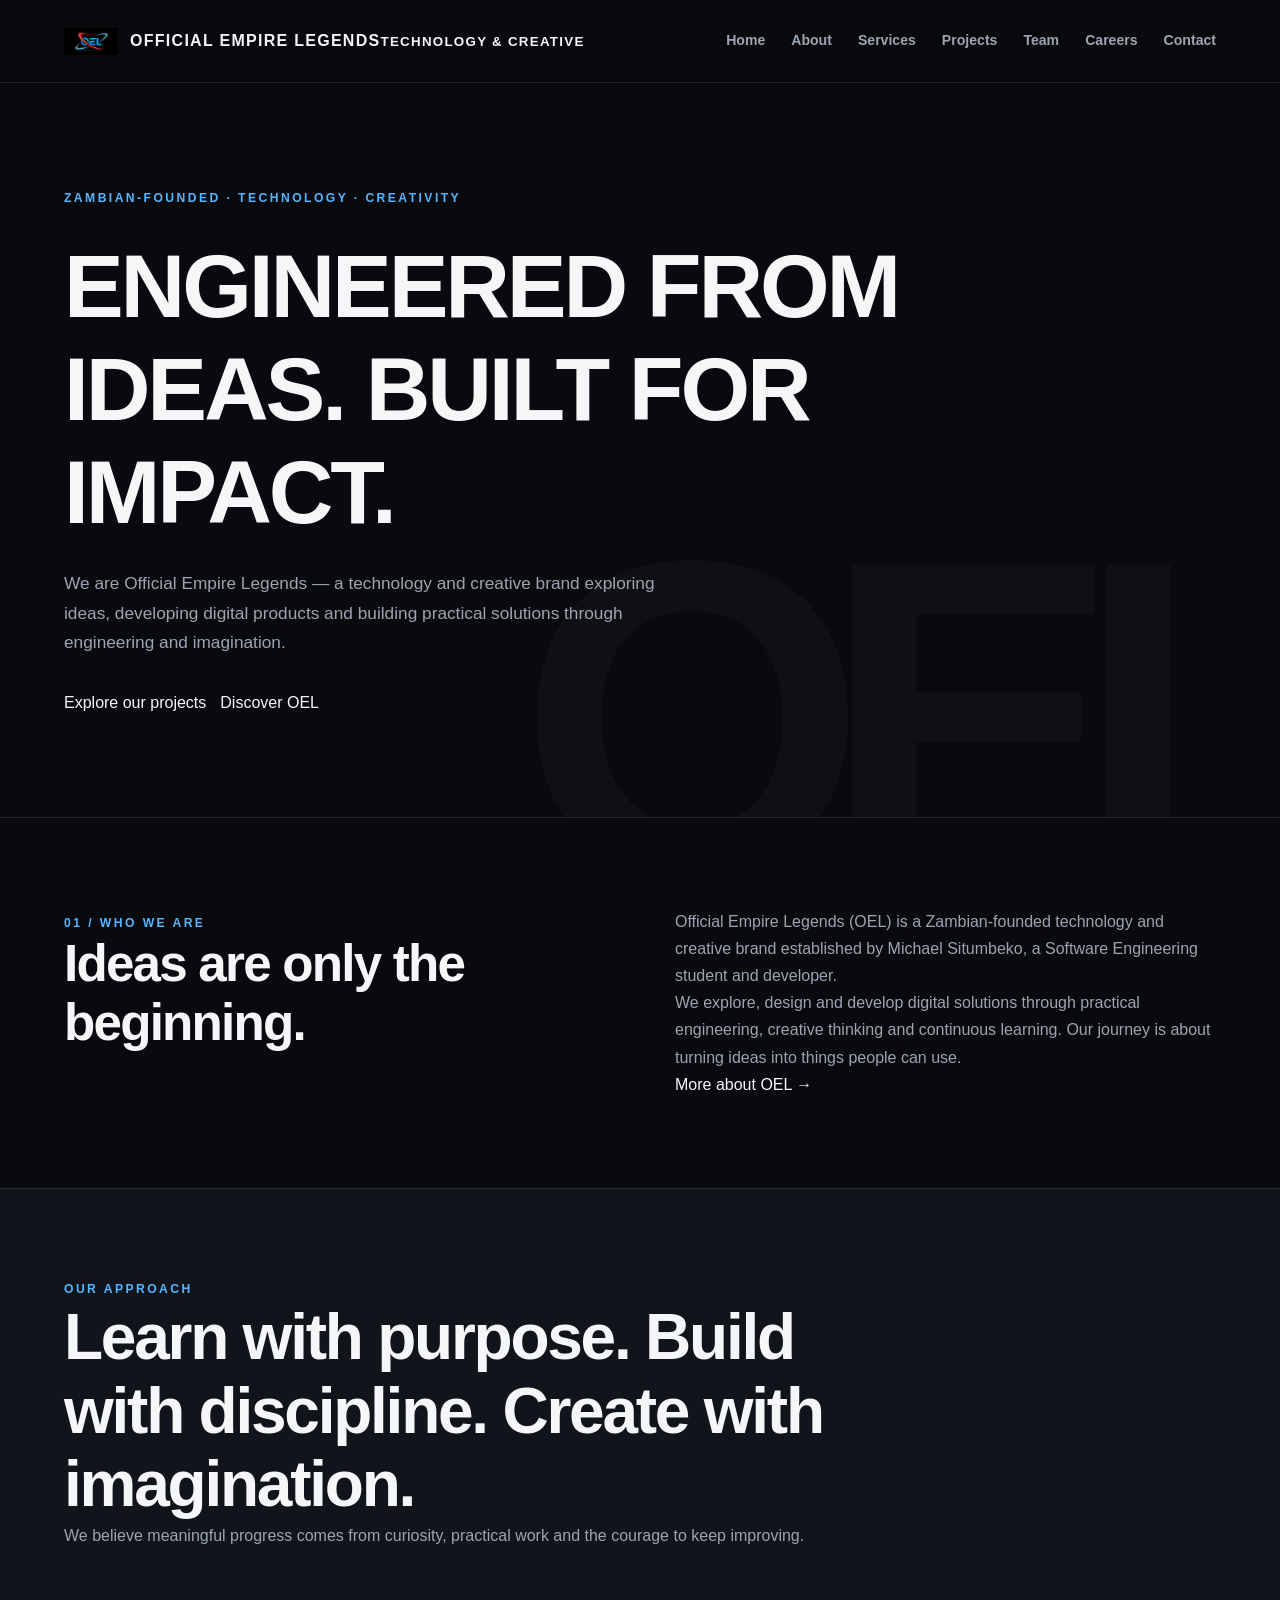
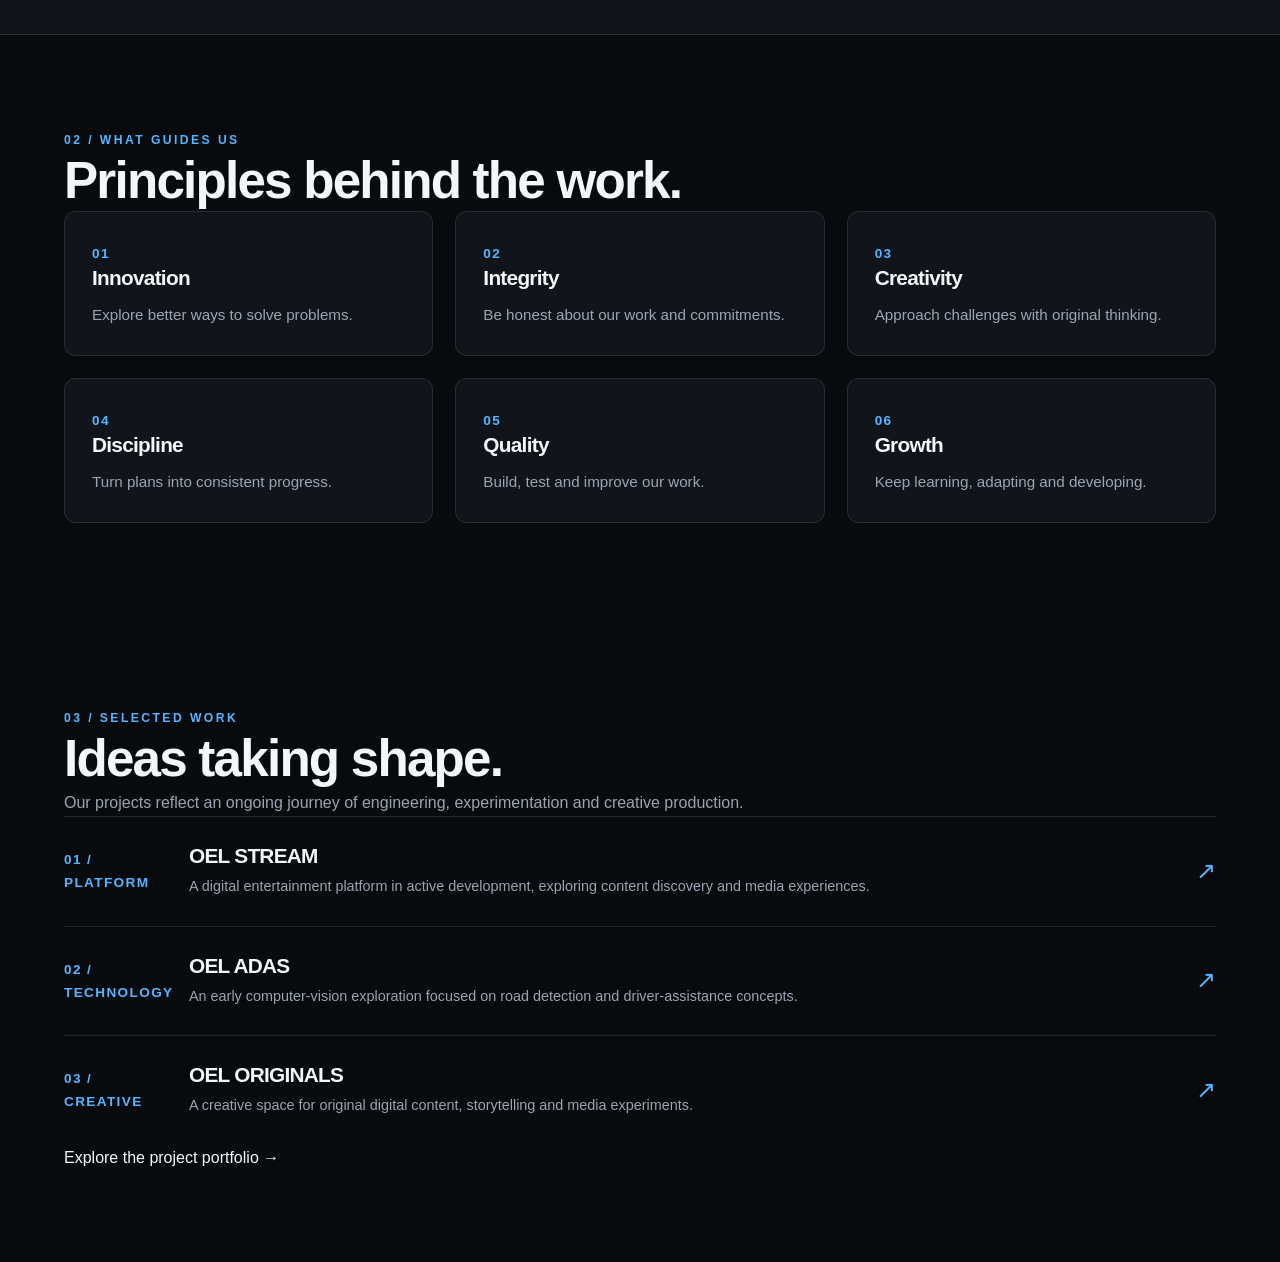
==== commit d90c9c2c: "Build multi-page OEL company website and update leadership" ====
--- a/index.html
+++ b/index.html
@@ -1,360 +1,160 @@
 <!DOCTYPE html>
 <html lang="en">
 <head>
-<meta charset="UTF-8">
-<meta name="viewport" content="width=device-width, initial-scale=1">
-<meta name="theme-color" content="#050608">
-<meta name="description" content="Official Empire Legends (OEL) is a founder-led Zambian technology and creative initiative building software, digital products and innovative solutions.">
-<title>OEL | Official Empire Legends — Technology & Innovation</title>
-<style>
-:root {
-  --bg:#050608;
-  --surface:#0c1017;
-  --surface2:#111923;
-  --blue:#079fe8;
-  --cyan:#42d8e9;
-  --red:#f32636;
-  --white:#f5f8fc;
-  --muted:#a2adbb;
-  --line:rgba(255,255,255,.10);
-  --max:1160px;
-}
-*{box-sizing:border-box}
-html{scroll-behavior:smooth;scroll-padding-top:90px}
-body{margin:0;background:var(--bg);color:var(--white);font-family:Inter,Arial,sans-serif;line-height:1.7}
-a{color:inherit}
-button,a{-webkit-tap-highlight-color:transparent}
-.container{width:min(var(--max),calc(100% - 40px));margin:auto}
-header{position:sticky;top:0;z-index:20;background:rgba(5,6,8,.94);backdrop-filter:blur(16px);border-bottom:1px solid var(--line)}
-.nav{min-height:78px;display:flex;align-items:center;justify-content:space-between;gap:24px}
-.brand{display:flex;align-items:center;gap:12px;text-decoration:none;min-width:0}
-.brand img{width:58px;height:48px;object-fit:contain}
-.brand strong{font-size:15px;letter-spacing:1.5px;line-height:1.2}
-.brand small{display:block;color:var(--cyan);font-size:10px;letter-spacing:2px;margin-top:5px}
-.nav-links{display:flex;align-items:center;gap:21px}
-.nav-links a{text-decoration:none;color:#c5ced9;font-size:13px;transition:.2s}
-.nav-links a:hover{color:var(--cyan)}
-.nav-cta,.button{display:inline-flex;align-items:center;justify-content:center;padding:11px 19px;border-radius:5px;background:var(--blue);color:white;text-decoration:none;font-weight:700;font-size:13px;border:1px solid var(--blue);transition:.2s}
-.nav-cta:hover,.button:hover{background:#087fba;transform:translateY(-2px)}
-.menu-toggle{display:none;background:none;border:1px solid var(--line);color:white;border-radius:5px;padding:9px 12px;font-size:21px}
-.hero{position:relative;overflow:hidden;padding:100px 0 90px;background:radial-gradient(ellipse at 75% 40%,rgba(7,159,232,.15),transparent 42%),radial-gradient(ellipse at 15% 80%,rgba(243,38,54,.10),transparent 35%),#050608}
-.hero:after{content:"";position:absolute;width:460px;height:460px;border:1px solid rgba(66,216,233,.12);border-radius:50%;right:-180px;top:40px;box-shadow:0 0 0 35px rgba(7,159,232,.025),0 0 0 75px rgba(243,38,54,.025);pointer-events:none}
-.eyebrow{color:var(--cyan);font-size:12px;font-weight:800;letter-spacing:3px;text-transform:uppercase}
-.hero-grid{display:grid;grid-template-columns:1.2fr .8fr;align-items:center;gap:55px;position:relative;z-index:1}
-.hero h1{font-size:clamp(42px,6vw,76px);line-height:1.06;letter-spacing:-2px;margin:18px 0}
-.hero h1 span{background:linear-gradient(90deg,var(--blue),var(--cyan));background-clip:text;-webkit-background-clip:text;color:transparent}
-.hero p{color:var(--muted);max-width:650px;font-size:17px}
-.hero-actions{display:flex;gap:13px;flex-wrap:wrap;margin-top:28px}
-.button.secondary{background:transparent;border-color:rgba(255,255,255,.25);color:var(--white)}
-.button.secondary:hover{border-color:var(--cyan);color:var(--cyan)}
-.hero-logo{display:flex;align-items:center;justify-content:center;min-height:300px}
-.hero-logo img{width:min(100%,430px);max-height:330px;object-fit:contain;filter:drop-shadow(0 0 28px rgba(7,159,232,.16))}
-.trust-line{margin-top:35px;color:#8995a4;font-size:12px;letter-spacing:1px}
-section{padding:82px 0}
-.section-head{max-width:720px;margin-bottom:35px}
-.section-head h2{font-size:clamp(29px,4vw,43px);line-height:1.15;margin:10px 0 14px}
-.section-head p{color:var(--muted);margin:0}
-.accent{color:var(--cyan)}
-.about-grid,.founder-grid{display:grid;grid-template-columns:1fr 1fr;gap:22px}
-.panel,.card{background:linear-gradient(145deg,#101722,#090c11);border:1px solid var(--line);border-radius:10px;padding:27px}
-.panel h3,.card h3{margin:0 0 12px;font-size:19px}
-.panel p,.card p{color:var(--muted);margin:0}
-.values{display:grid;grid-template-columns:repeat(2,1fr);gap:12px;margin-top:18px}
-.value{padding:13px;background:#0a1119;border-left:2px solid var(--blue);color:#d9e3ee;font-size:13px}
-.services-grid,.projects-grid{display:grid;grid-template-columns:repeat(3,1fr);gap:17px}
-.card{padding:24px;transition:.2s}
-.card:hover{transform:translateY(-4px);border-color:rgba(66,216,233,.45)}
-.card-icon{font-size:25px;margin-bottom:12px}
-.card .status{display:inline-block;color:var(--cyan);font-size:10px;letter-spacing:1.3px;text-transform:uppercase;font-weight:800;margin-bottom:10px}
-.project-card{border-top:2px solid var(--blue)}
-.project-card:nth-child(2){border-top-color:var(--red)}
-.project-card:nth-child(3){border-top-color:var(--cyan)}
-.project-card p{margin-bottom:15px}
-.project-state{font-size:11px;color:#d8e1eb;border:1px solid var(--line);padding:5px 9px;border-radius:3px;display:inline-block}
-.team-grid{display:grid;grid-template-columns:repeat(4,1fr);gap:14px}
-.team-card{background:#0c1118;border:1px solid var(--line);padding:20px;border-radius:8px;min-height:165px}
-.team-card.founder{border-color:rgba(7,159,232,.65);background:linear-gradient(145deg,#101e2a,#0b1017)}
-.initials{width:43px;height:43px;display:grid;place-items:center;border-radius:50%;background:linear-gradient(135deg,var(--blue),#07527a);font-weight:800;margin-bottom:15px}
-.team-card h3{font-size:14px;margin:0 0 5px}
-.team-card p{font-size:12px;color:var(--muted);margin:0}
-.open-role{color:var(--cyan)!important;font-size:10px!important;text-transform:uppercase;letter-spacing:1px;margin-top:12px!important}
-.founder-label{color:var(--cyan);font-size:10px;letter-spacing:1px;font-weight:800}
-.founder-copy h3{font-size:25px;margin:8px 0}
-.founder-copy p{color:var(--muted)}
-.founder-facts{display:flex;gap:10px;flex-wrap:wrap;margin-top:18px}
-.founder-facts span{border:1px solid var(--line);padding:7px 10px;color:#c6d0dc;font-size:11px;border-radius:4px}
-.careers{background:linear-gradient(120deg,rgba(7,159,232,.10),rgba(243,38,54,.06));border-top:1px solid var(--line);border-bottom:1px solid var(--line)}
-.contact-grid{display:grid;grid-template-columns:1fr 1fr;gap:20px}
-.contact-list{display:grid;gap:13px;margin-top:20px}
-.contact-item{padding:13px 15px;background:#0c1118;border:1px solid var(--line);border-radius:6px}
-.contact-item small{display:block;color:var(--cyan);font-size:10px;letter-spacing:1px;text-transform:uppercase}
-.contact-item a,.contact-item span{overflow-wrap:anywhere;text-decoration:none;font-size:14px}
-.social{display:flex;flex-wrap:wrap;gap:10px;margin-top:20px}
-.social a{border:1px solid var(--line);border-radius:4px;padding:8px 12px;text-decoration:none;font-size:12px}
-.social a:hover{border-color:var(--cyan);color:var(--cyan)}
-.notice{padding:17px 19px;border-left:3px solid var(--red);background:rgba(243,38,54,.06);color:#cbd4df;font-size:13px;margin-top:20px}
-footer{padding:32px 0;border-top:1px solid var(--line);color:#85909d;font-size:12px}
-.footer-row{display:flex;justify-content:space-between;gap:20px;flex-wrap:wrap}
-footer strong{color:#dce5ee}
-.back-top{color:var(--cyan);text-decoration:none}
-@media(max-width:900px){
- .nav-links{gap:12px}.nav-links a{font-size:12px}
- .hero-grid{gap:20px}.team-grid{grid-template-columns:repeat(2,1fr)}
- .services-grid,.projects-grid{grid-template-columns:repeat(2,1fr)}
-}
-@media(max-width:700px){
- .container{width:min(100% - 30px,var(--max))}
- .nav{min-height:68px}.brand img{width:48px;height:42px}
- .menu-toggle{display:block}
- .nav-links{display:none;position:absolute;top:68px;left:0;right:0;background:#080b10;padding:18px 22px 22px;border-bottom:1px solid var(--line);flex-direction:column;align-items:stretch;gap:0}
- .nav-links.open{display:flex}
- .nav-links a{padding:11px 0;border-bottom:1px solid rgba(255,255,255,.06);font-size:14px}
- .nav-cta{margin-top:12px}
- .hero{padding:65px 0 55px}
- .hero-grid{grid-template-columns:1fr}
- .hero-logo{grid-row:1;min-height:170px}
- .hero-logo img{max-height:190px;max-width:270px}
- .hero h1{font-size:clamp(39px,12vw,58px)}
- .hero p{font-size:15px}
- section{padding:62px 0}
- .about-grid,.founder-grid,.contact-grid{grid-template-columns:1fr}
- .services-grid,.projects-grid{grid-template-columns:1fr}
- .team-grid{grid-template-columns:repeat(2,1fr)}
- .values{grid-template-columns:1fr 1fr}
-}
-@media(max-width:390px){.team-grid{grid-template-columns:1fr}.values{grid-template-columns:1fr}}
-</style>
+    <meta charset="UTF-8">
+    <meta name="viewport" content="width=device-width, initial-scale=1.0">
+    <meta name="description" content="Official Empire Legends (OEL) is a Zambian-founded technology and creative brand building practical digital solutions.">
+    <meta name="theme-color" content="#080a0d">
+    <title>Official Empire Legends | OEL</title>
+    <link rel="icon" href="assets/images/oel-logo.webp">
+    <link rel="stylesheet" href="css/style.css">
 </head>
 <body>
-<header>
- <div class="container nav">
-  <a class="brand" href="#home" aria-label="OEL home">
-   <img src="logo.webp" alt="Official Empire Legends logo">
-   <span><strong>OFFICIAL EMPIRE LEGENDS</strong><small>OEL · TECHNOLOGY & INNOVATION</small></span>
-  </a>
-  <button class="menu-toggle" id="menuToggle" aria-label="Open navigation" aria-expanded="false">☰</button>
-  <nav class="nav-links" id="navLinks" aria-label="Main navigation">
-   <a href="#about">About</a><a href="#services">Services</a><a href="#projects">Projects</a><a href="#team">Our Team</a><a href="#careers">Careers</a><a href="#contact">Contact</a>
-   <a class="nav-cta" href="#work">Work With Us</a>
-  </nav>
- </div>
+
+<header class="site-header">
+    <div class="container nav-container">
+        <a class="brand" href="index.html" aria-label="OEL Home">
+            <img src="assets/images/oel-logo.webp" alt="OEL logo">
+            <span>OFFICIAL EMPIRE LEGENDS<small>TECHNOLOGY &amp; CREATIVE</small></span>
+        </a>
+
+        <button class="menu-toggle" aria-label="Toggle navigation" aria-expanded="false">☰</button>
+
+        <nav class="nav-links" aria-label="Main navigation">
+            <a href="index.html">Home</a>
+            <a href="about.html">About</a>
+            <a href="services.html">Services</a>
+            <a href="projects.html">Projects</a>
+            <a href="team.html">Team</a>
+            <a href="careers.html">Careers</a>
+            <a href="contact.html">Contact</a>
+        </nav>
+    </div>
 </header>
 
 <main>
-<section class="hero" id="home">
- <div class="container hero-grid">
-  <div>
-   <div class="eyebrow">A Zambian technology & creative initiative</div>
-   <h1>Ideas into<br><span>Innovation.</span></h1>
-   <p>Official Empire Legends (OEL) is a founder-led initiative exploring technology, software development and digital creativity. We build, learn and turn promising ideas into practical digital experiences.</p>
-   <div class="hero-actions">
-    <a class="button" href="#projects">Explore Our Work</a>
-    <a class="button secondary" href="#contact">Connect With OEL</a>
-   </div>
-   <div class="trust-line">BUILD · CREATE · INNOVATE · EVOLVE</div>
-  </div>
-  <div class="hero-logo"><img src="logo.webp" alt="OEL — Official Empire Legends"></div>
- </div>
-</section>
+    <section class="home-hero">
+        <div class="container">
+            <div class="home-hero-content">
+                <span class="eyebrow">ZAMBIAN-FOUNDED · TECHNOLOGY · CREATIVITY</span>
+                <h1>Engineered from ideas. <span class="text-blue">Built for impact.</span></h1>
+                <p>
+                    We are Official Empire Legends — a technology and creative brand
+                    exploring ideas, developing digital products and building practical
+                    solutions through engineering and imagination.
+                </p>
+                <div class="hero-actions">
+                    <a class="btn btn-primary" href="projects.html">Explore our projects</a>
+                    <a class="btn btn-outline" href="about.html">Discover OEL</a>
+                </div>
+            </div>
+        </div>
+    </section>
 
-<section id="about">
- <div class="container">
-  <div class="section-head">
-   <div class="eyebrow">Who we are</div>
-   <h2>More than a name.<br><span class="accent">A vision in progress.</span></h2>
-   <p>OEL is an independent, founder-led technology and creative initiative originating in Zambia. It brings together software ideas, digital products, emerging technologies and original creative work under one identity.</p>
-  </div>
-  <div class="about-grid">
-   <article class="panel">
-    <h3>Our Mission</h3>
-    <p>To explore, design and develop useful digital solutions and creative products through continuous learning, practical engineering and purposeful innovation.</p>
-   </article>
-   <article class="panel">
-    <h3>Our Vision</h3>
-    <p>To grow OEL into a recognised technology and creative brand with meaningful projects, trusted collaborations and opportunities reaching beyond Zambia.</p>
-   </article>
-  </div>
-  <div class="values">
-   <div class="value">01 · Innovation</div><div class="value">02 · Integrity</div>
-   <div class="value">03 · Creativity</div><div class="value">04 · Discipline</div>
-   <div class="value">05 · Quality</div><div class="value">06 · Continuous growth</div>
-  </div>
- </div>
-</section>
+    <section class="section">
+        <div class="container home-intro">
+            <div>
+                <span class="eyebrow">01 / WHO WE ARE</span>
+                <h2>Ideas are only the beginning.</h2>
+            </div>
+            <div>
+                <p>
+                    Official Empire Legends (OEL) is a Zambian-founded technology
+                    and creative brand established by Michael Situmbeko, a Software
+                    Engineering student and developer.
+                </p>
+                <p>
+                    We explore, design and develop digital solutions through
+                    practical engineering, creative thinking and continuous learning.
+                    Our journey is about turning ideas into things people can use.
+                </p>
+                <a class="text-link" href="about.html">More about OEL →</a>
+            </div>
+        </div>
+    </section>
 
-<section id="services" style="background:#080b10">
- <div class="container">
-  <div class="section-head">
-   <div class="eyebrow">What we work on</div>
-   <h2>Technology with <span class="accent">purpose.</span></h2>
-   <p>These are OEL's areas of focus and the kinds of projects we are developing capability to deliver. Scope and availability are agreed for each enquiry.</p>
-  </div>
-  <div class="services-grid">
-   <article class="card"><div class="card-icon">⌘</div><h3>Web Development</h3><p>Responsive websites, web experiences, business pages and digital platforms.</p></article>
-   <article class="card"><div class="card-icon">▣</div><h3>Software & Applications</h3><p>Software concepts, application development, databases and practical digital tools.</p></article>
-   <article class="card"><div class="card-icon">✳</div><h3>AI & Computer Vision</h3><p>Exploration of intelligent systems, image processing and computer-vision applications.</p></article>
-   <article class="card"><div class="card-icon">⚙</div><h3>Automation & Embedded Systems</h3><p>Interest in connected devices, automation and software that interacts with hardware.</p></article>
-   <article class="card"><div class="card-icon">◈</div><h3>UI/UX & Digital Design</h3><p>User-focused interfaces, visual identity and clear digital experiences.</p></article>
-   <article class="card"><div class="card-icon">▶</div><h3>Creative Digital Media</h3><p>Original digital content and creative entertainment projects under the OEL identity.</p></article>
-  </div>
- </div>
-</section>
+    <section class="home-statement">
+        <div class="container">
+            <span class="eyebrow">OUR APPROACH</span>
+            <h2>Learn with purpose. Build with discipline. Create with imagination.</h2>
+            <p>We believe meaningful progress comes from curiosity, practical work and the courage to keep improving.</p>
+        </div>
+    </section>
 
-<section id="projects">
- <div class="container">
-  <div class="section-head">
-   <div class="eyebrow">Selected work</div>
-   <h2>Ideas becoming <span class="accent">real projects.</span></h2>
-   <p>Our projects reflect ongoing learning, experimentation and development. Their status is shown honestly.</p>
-  </div>
-  <div class="projects-grid">
-   <article class="card project-card">
-    <div class="card-icon">▣</div><span class="status">In development</span>
-    <h3>OEL STREAM</h3>
-    <p>A web-based digital entertainment platform project exploring content discovery, catalogues and media playback.</p>
-    <span class="project-state">Active development</span>
-   </article>
-   <article class="card project-card">
-    <div class="card-icon">◉</div><span class="status">Early exploration</span>
-    <h3>OEL ADAS</h3>
-    <p>An automotive technology exploration focused on computer vision, road detection and driver-assistance concepts.</p>
-    <span class="project-state">Research & prototyping</span>
-   </article>
-   <article class="card project-card">
-    <div class="card-icon">✦</div><span class="status">Creative work</span>
-    <h3>OEL Originals</h3>
-    <p>Original creative experiments and digital content produced under the Official Empire Legends identity.</p>
-    <span class="project-state">Ongoing creative work</span>
-   </article>
-  </div>
- </div>
-</section>
+    <section class="section">
+        <div class="container">
+            <span class="eyebrow">02 / WHAT GUIDES US</span>
+            <h2>Principles behind the work.</h2>
+            <div class="grid principles-grid">
+                <article class="panel">
+                    <span class="project-number">01</span>
+                    <h3>Innovation</h3>
+                    <p>Explore better ways to solve problems.</p>
+                </article>
+                <article class="panel">
+                    <span class="project-number">02</span>
+                    <h3>Integrity</h3>
+                    <p>Be honest about our work and commitments.</p>
+                </article>
+                <article class="panel">
+                    <span class="project-number">03</span>
+                    <h3>Creativity</h3>
+                    <p>Approach challenges with original thinking.</p>
+                </article>
+                <article class="panel">
+                    <span class="project-number">04</span>
+                    <h3>Discipline</h3>
+                    <p>Turn plans into consistent progress.</p>
+                </article>
+                <article class="panel">
+                    <span class="project-number">05</span>
+                    <h3>Quality</h3>
+                    <p>Build, test and improve our work.</p>
+                </article>
+                <article class="panel">
+                    <span class="project-number">06</span>
+                    <h3>Growth</h3>
+                    <p>Keep learning, adapting and developing.</p>
+                </article>
+            </div>
+        </div>
+    </section>
 
-<section id="team" style="background:#080b10">
- <div class="container">
-  <div class="section-head">
-   <div class="eyebrow">Leadership & future team</div>
-   <h2>Built with vision.<br><span class="accent">Growing together.</span></h2>
-   <p>OEL currently has one active founder. The other leadership positions below are planned future appointments, not current employees.</p>
-  </div>
-  <div class="team-grid">
-   <article class="team-card founder">
-    <div class="initials">MS</div><div class="founder-label">FOUNDER · ACTIVE</div>
-    <h3>Michael M. Situmbeko</h3><p>Founder & Chief Executive Officer (CEO)</p>
-   </article>
-   <article class="team-card"><div class="initials">CT</div><h3>Chief Technology Officer</h3><p>Technology strategy & technical direction</p><p class="open-role">Future appointment</p></article>
-   <article class="team-card"><div class="initials">CO</div><h3>Chief Operating Officer</h3><p>Operations & organisational coordination</p><p class="open-role">Future appointment</p></article>
-   <article class="team-card"><div class="initials">CF</div><h3>Chief Financial Officer</h3><p>Financial planning & stewardship</p><p class="open-role">Future appointment</p></article>
-   <article class="team-card"><div class="initials">SE</div><h3>Head of Software Engineering</h3><p>Software architecture & development</p><p class="open-role">Future appointment</p></article>
-   <article class="team-card"><div class="initials">AI</div><h3>Head of AI & Automation</h3><p>Intelligent systems & automation</p><p class="open-role">Future appointment</p></article>
-   <article class="team-card"><div class="initials">CM</div><h3>Head of Creative & Media</h3><p>Creative production & digital media</p><p class="open-role">Future appointment</p></article>
-   <article class="team-card"><div class="initials">BD</div><h3>Head of Business Development & Partnerships</h3><p>Growth, clients & partnerships</p><p class="open-role">Future appointment</p></article>
-  </div>
-  <div class="founder-grid" style="margin-top:22px">
-   <article class="panel founder-copy">
-    <div class="founder-label">MEET THE FOUNDER</div>
-    <h3>Michael M. Situmbeko</h3>
-    <p>Founder and CEO of Official Empire Legends. A Software Engineering student and developer from Zambia, Michael leads OEL's vision, project direction and early-stage development.</p>
-    <div class="founder-facts"><span>Founder & CEO</span><span>Zambia</span><span>Software Engineering</span></div>
-   </article>
-   <article class="panel">
-    <h3>Our approach to leadership</h3>
-    <p>These eight roles describe the leadership structure OEL aims to build over time. Appointments will be announced only when people officially join and agree to be represented here.</p>
-   </article>
-  </div>
- </div>
-</section>
+    <section class="section">
+        <div class="container">
+            <span class="eyebrow">03 / SELECTED WORK</span>
+            <h2>Ideas taking shape.</h2>
+            <p>Our projects reflect an ongoing journey of engineering, experimentation and creative production.</p>
 
-<section class="careers" id="careers">
- <div class="container">
-  <div class="section-head">
-   <div class="eyebrow">The future of OEL</div>
-   <h2>There is room to <span class="accent">build together.</span></h2>
-   <p>As OEL grows, we hope to connect with talented developers, designers, creative thinkers and people who believe in building useful technology.</p>
-  </div>
-  <article class="panel">
-   <h3>Future opportunities</h3>
-   <p>Leadership and collaboration opportunities will be announced as the initiative develops. No vacancies are currently being advertised. For genuine expressions of interest, use the official contact details below.</p>
-   <div style="margin-top:20px"><a class="button" href="#contact">Express Your Interest</a></div>
-  </article>
- </div>
-</section>
+            <div class="project-list">
+                <article class="project-row">
+                    <span class="project-number">01 / PLATFORM</span>
+                    <div>
+                        <h3>OEL STREAM</h3>
+                        <p>A digital entertainment platform in active development, exploring content discovery and media experiences.</p>
+                    </div>
+                    <span class="project-arrow">↗</span>
+                </article>
 
-<section id="work">
- <div class="container">
-  <div class="section-head">
-   <div class="eyebrow">Collaborate with us</div>
-   <h2>Have an idea? <span class="accent">Let's talk.</span></h2>
-   <p>For project enquiries, collaboration, mentorship, partnerships or professional opportunities, contact OEL through the channels listed below.</p>
-  </div>
-  <div class="about-grid">
-   <article class="panel"><h3>Project enquiries</h3><p>Share what you are trying to build, the problem you want to solve and your expected timeline. We can discuss the scope and whether it is a good fit.</p></article>
-   <article class="panel"><h3>Working transparently</h3><p>Project scope, deliverables, costs and timelines should be agreed in writing before work begins. Never send money to an unverified person claiming to represent OEL.</p></article>
-  </div>
- </div>
-</section>
+                <article class="project-row">
+                    <span class="project-number">02 / TECHNOLOGY</span>
+                    <div>
+                        <h3>OEL ADAS</h3>
+                        <p>An early computer-vision exploration focused on road detection and driver-assistance concepts.</p>
+                    </div>
+                    <span class="project-arrow">↗</span>
+                </article>
 
-<section id="contact" style="background:#080b10">
- <div class="container">
-  <div class="section-head">
-   <div class="eyebrow">Official channels</div>
-   <h2>Connect with <span class="accent">OEL.</span></h2>
-   <p>Use these published channels to make contact or verify a communication claiming to come from OEL.</p>
-  </div>
-  <div class="contact-grid">
-   <article class="panel">
-    <h3>Contact details</h3>
-    <div class="contact-list">
-     <div class="contact-item"><small>Official email</small><a href="mailto:situmbekomichael81@gmail.com">situmbekomichael81@gmail.com</a></div>
-     <div class="contact-item"><small>Additional email</small><a href="mailto:situmbekomicheal8@icloud.com">situmbekomicheal8@icloud.com</a></div>
-     <div class="contact-item"><small>WhatsApp / Phone</small><a href="https://wa.me/260974488894" target="_blank" rel="noopener noreferrer">+260 974 488 894</a></div>
-     <div class="contact-item"><small>Alternative phone</small><a href="tel:+260954181598">+260 954 181 598</a></div>
-     <div class="contact-item"><small>Location</small><span>Zambia</span></div>
-    </div>
-    <div class="social">
-     <a href="https://www.tiktok.com/@rockstaroel8" target="_blank" rel="noopener noreferrer">TikTok</a>
-     <a href="https://www.facebook.com/share/1HdHKeSWNU/?mibextid=wwXIfr" target="_blank" rel="noopener noreferrer">Facebook</a>
-     <a href="https://www.instagram.com/mackyboy____oel/" target="_blank" rel="noopener noreferrer">Instagram</a>
-    </div>
-   </article>
-   <article class="panel">
-    <h3>OEL communication & verification</h3>
-    <p>To help protect yourself when dealing with someone claiming to represent OEL:</p>
-    <ul style="color:var(--muted);padding-left:20px">
-     <li>Verify contact details against the channels published on this website.</li>
-     <li>Ask for written project scope, pricing and deliverables.</li>
-     <li>Request an agreed written record of payments and receipts where applicable.</li>
-     <li>Contact the founder through the published channels if something seems suspicious.</li>
-    </ul>
-    <div class="notice">OEL does not ask people to trust unofficial accounts or unknown representatives. This website is an official communication point for the founder-led OEL initiative; it does not itself guarantee that third-party messages or accounts are genuine.</div>
-   </article>
-  </div>
- </div>
-</section>
-</main>
+                <article class="project-row">
+                    <span class="project-number">03 / CREATIVE</span>
+                    <div>
+                        <h3>OEL ORIGINALS</h3>
+                        <p>A creative space for original digital content, storytelling and media experiments.</p>
+                    </div>
+                    <span class="project-arrow">↗</span>
+                </article>
+            </div>
 
-<footer>
- <div class="container footer-row">
-  <div><strong>OFFICIAL EMPIRE LEGENDS · OEL</strong><br>Technology · Innovation · Digital Creativity<br>© <span id="year">2026</span> OEL. All rights reserved.</div>
-  <div>Founder-led initiative · Zambia<br><a class="back-top" href="#home">Back to top ↑</a></div>
- </div>
-</footer>
-<script>
-const menuToggle=document.getElementById("menuToggle");
-const navLinks=document.getElementById("navLinks");
-menuToggle.addEventListener("click",()=>{
- const open=navLinks.classList.toggle("open");
- menuToggle.setAttribute("aria-expanded",String(open));
- menuToggle.setAttribute("aria-label",open?"Close navigation":"Open navigation");
- menuToggle.textContent=open?"×":"☰";
-});
-navLinks.querySelectorAll("a").forEach(link=>link.addEventListener("click",()=>{
- navLinks.classList.remove("open");
- menuToggle.setAttribute("aria-expanded","false");
- menuToggle.setAttribute("aria-label","Open navigation");
- menuToggle.textContent="☰";
-}));
-document.getElementById("year").textContent=new Date().getFullYear();
-</script>
-</body>
-</html>
+            <a class="text-link" href="projects.html">Explore the project portfolio →</a>
+        </div>
+    </section>
--- a/css/style.css
+++ b/css/style.css
@@ -0,0 +1,473 @@
+/* OFFICIAL EMPIRE LEGENDS — OEL DESIGN SYSTEM */
+
+:root {
+    --bg: #080a0d;
+    --surface: #11151b;
+    --surface-light: #191f27;
+    --text: #f4f6f8;
+    --muted: #9ba5b1;
+    --blue: #168cff;
+    --blue-light: #55b5ff;
+    --red: #ed3447;
+    --border: rgba(255,255,255,.10);
+    --max-width: 1200px;
+    --radius: 12px;
+}
+
+* {
+    box-sizing: border-box;
+    margin: 0;
+    padding: 0;
+}
+
+html {
+    scroll-behavior: smooth;
+}
+
+body {
+    background: var(--bg);
+    color: var(--text);
+    font-family: Arial, Helvetica, sans-serif;
+    line-height: 1.7;
+    min-height: 100vh;
+}
+
+a {
+    color: inherit;
+    text-decoration: none;
+}
+
+img {
+    display: block;
+    max-width: 100%;
+}
+
+button {
+    font: inherit;
+}
+
+.container {
+    width: min(90%, var(--max-width));
+    margin-inline: auto;
+}
+
+/* NAVIGATION */
+
+.site-header {
+    position: sticky;
+    top: 0;
+    z-index: 1000;
+    background: rgba(8,10,13,.94);
+    border-bottom: 1px solid var(--border);
+    backdrop-filter: blur(16px);
+}
+
+.nav-container {
+    min-height: 82px;
+    display: flex;
+    align-items: center;
+    justify-content: space-between;
+    gap: 30px;
+}
+
+.brand {
+    display: flex;
+    align-items: center;
+    gap: 12px;
+    font-weight: 800;
+    letter-spacing: .08em;
+}
+
+.brand img {
+    width: 54px;
+    height: 54px;
+    object-fit: contain;
+}
+
+.brand span {
+    font-size: 1rem;
+}
+
+.nav-links {
+    display: flex;
+    align-items: center;
+    gap: 26px;
+    list-style: none;
+}
+
+.nav-links a {
+    color: var(--muted);
+    font-size: .88rem;
+    font-weight: 600;
+    transition: color .2s ease;
+}
+
+.nav-links a:hover,
+.nav-links a.active {
+    color: var(--blue-light);
+}
+
+.nav-links .nav-contact {
+    color: white;
+    background: var(--blue);
+    padding: 10px 17px;
+    border-radius: 5px;
+}
+
+.menu-toggle {
+    display: none;
+    border: 1px solid var(--border);
+    color: white;
+    background: var(--surface);
+    padding: 8px 12px;
+    border-radius: 6px;
+    cursor: pointer;
+}
+
+/* TYPOGRAPHY */
+
+.eyebrow {
+    color: var(--blue-light);
+    font-size: .76rem;
+    font-weight: 800;
+    letter-spacing: .2em;
+    text-transform: uppercase;
+}
+
+h1, h2, h3 {
+    line-height: 1.15;
+    letter-spacing: -.035em;
+}
+
+h1 {
+    font-size: clamp(2.8rem, 7vw, 5.8rem);
+}
+
+h2 {
+    font-size: clamp(2rem, 4vw, 3.3rem);
+}
+
+h3 {
+    font-size: 1.3rem;
+}
+
+p {
+    color: var(--muted);
+}
+
+.accent {
+    color: var(--blue-light);
+}
+
+.red-accent {
+    color: var(--red);
+}
+
+/* BUTTONS */
+
+.button {
+    display: inline-flex;
+    align-items: center;
+    justify-content: center;
+    padding: 13px 21px;
+    border: 1px solid var(--blue);
+    border-radius: 5px;
+    background: var(--blue);
+    color: white;
+    font-size: .9rem;
+    font-weight: 700;
+    transition: .2s ease;
+}
+
+.button:hover {
+    background: transparent;
+    transform: translateY(-2px);
+}
+
+.button-outline {
+    background: transparent;
+    border-color: var(--border);
+}
+
+.button-outline:hover {
+    border-color: var(--blue);
+    color: var(--blue-light);
+}
+
+/* PAGE STRUCTURE */
+
+.page-hero {
+    padding: 110px 0 90px;
+    border-bottom: 1px solid var(--border);
+    background:
+        radial-gradient(ellipse at 85% 20%, rgba(22,140,255,.12), transparent 38%),
+        var(--bg);
+}
+
+.page-hero p {
+    max-width: 650px;
+    margin-top: 22px;
+    font-size: 1.08rem;
+}
+
+.section {
+    padding: 90px 0;
+}
+
+.section-heading {
+    max-width: 720px;
+    margin-bottom: 42px;
+}
+
+.section-heading h2 {
+    margin: 13px 0 17px;
+}
+
+/* CONTENT GRIDS */
+
+.grid {
+    display: grid;
+    grid-template-columns: repeat(3, minmax(0, 1fr));
+    gap: 22px;
+}
+
+.panel {
+    padding: 27px;
+    background: var(--surface);
+    border: 1px solid var(--border);
+    border-radius: var(--radius);
+}
+
+.panel h3 {
+    margin-bottom: 12px;
+}
+
+.panel p {
+    font-size: .95rem;
+}
+
+/* FOUNDER PROFILE */
+
+.founder-layout {
+    display: grid;
+    grid-template-columns: .85fr 1.15fr;
+    gap: 55px;
+    align-items: center;
+}
+
+.founder-photo {
+    width: 100%;
+    aspect-ratio: 4 / 5;
+    object-fit: cover;
+    border-radius: var(--radius);
+    border: 1px solid var(--border);
+    background: var(--surface);
+}
+
+/* FOOTER */
+
+.site-footer {
+    padding: 45px 0;
+    border-top: 1px solid var(--border);
+    background: #050608;
+}
+
+.footer-layout {
+    display: flex;
+    justify-content: space-between;
+    gap: 30px;
+}
+
+.footer-layout p {
+    font-size: .85rem;
+}
+
+/* RESPONSIVE DESIGN */
+
+@media (max-width: 850px) {
+    .menu-toggle {
+        display: block;
+    }
+
+    .nav-links {
+        display: none;
+        position: absolute;
+        top: 82px;
+        left: 0;
+        right: 0;
+        padding: 25px 5%;
+        flex-direction: column;
+        align-items: flex-start;
+        background: var(--surface);
+        border-bottom: 1px solid var(--border);
+    }
+
+    .nav-links.open {
+        display: flex;
+    }
+
+    .grid {
+        grid-template-columns: repeat(2, minmax(0, 1fr));
+    }
+
+    .founder-layout {
+        grid-template-columns: 1fr;
+        gap: 30px;
+    }
+
+    .founder-photo {
+        max-width: 420px;
+    }
+}
+
+@media (max-width: 560px) {
+    .grid {
+        grid-template-columns: 1fr;
+    }
+
+    .page-hero {
+        padding: 75px 0 65px;
+    }
+
+    .section {
+        padding: 65px 0;
+    }
+
+    .footer-layout {
+        flex-direction: column;
+    }
+
+    .brand span {
+        font-size: .85rem;
+    }
+}
+
+/* OEL HOMEPAGE */
+
+.home-hero {
+    min-height: 650px;
+    display: flex;
+    align-items: center;
+    position: relative;
+    overflow: hidden;
+    border-bottom: 1px solid var(--border);
+}
+
+.home-hero::after {
+    content: "OEL";
+    position: absolute;
+    right: -25px;
+    bottom: -125px;
+    font-size: clamp(15rem, 35vw, 32rem);
+    font-weight: 900;
+    line-height: 1;
+    letter-spacing: -.1em;
+    color: rgba(255,255,255,.025);
+    pointer-events: none;
+}
+
+.home-hero-content {
+    position: relative;
+    z-index: 1;
+    max-width: 850px;
+    padding: 100px 0;
+}
+
+.home-hero h1 {
+    max-width: 850px;
+    margin: 25px 0;
+    text-transform: uppercase;
+}
+
+.home-hero p {
+    max-width: 620px;
+    font-size: 1.08rem;
+}
+
+.hero-actions {
+    display: flex;
+    flex-wrap: wrap;
+    gap: 14px;
+    margin-top: 32px;
+}
+
+.home-intro {
+    display: grid;
+    grid-template-columns: 1fr 1fr;
+    gap: 70px;
+    align-items: start;
+}
+
+.project-row {
+    display: grid;
+    grid-template-columns: 100px 1fr auto;
+    align-items: center;
+    gap: 25px;
+    padding: 27px 0;
+    border-top: 1px solid var(--border);
+}
+
+.project-number {
+    color: var(--blue-light);
+    font-size: .85rem;
+    font-weight: 800;
+    letter-spacing: .1em;
+}
+
+.project-row h3 {
+    margin-bottom: 6px;
+}
+
+.project-row p {
+    font-size: .9rem;
+}
+
+.project-arrow {
+    color: var(--blue-light);
+    font-size: 1.5rem;
+}
+
+.home-statement {
+    padding: 85px 0;
+    background: var(--surface);
+    border-block: 1px solid var(--border);
+}
+
+.home-statement h2 {
+    max-width: 850px;
+    font-size: clamp(2rem, 5vw, 4.2rem);
+}
+
+@media (max-width: 650px) {
+    .home-hero {
+        min-height: 570px;
+    }
+
+    .home-intro {
+        grid-template-columns: 1fr;
+        gap: 25px;
+    }
+
+    .project-row {
+        grid-template-columns: 45px 1fr;
+        gap: 15px;
+    }
+
+    .project-arrow {
+        display: none;
+    }
+}
+
+/* OEL TEAM AVATARS */
+.team-avatar {
+    display: block;
+    width: 100%;
+    max-width: 100%;
+    aspect-ratio: 4 / 5;
+    object-fit: cover;
+    object-position: center;
+    margin: 0 auto 22px;
+    border-radius: 14px;
+    border: 1px solid var(--border);
+    background: var(--surface);
+}
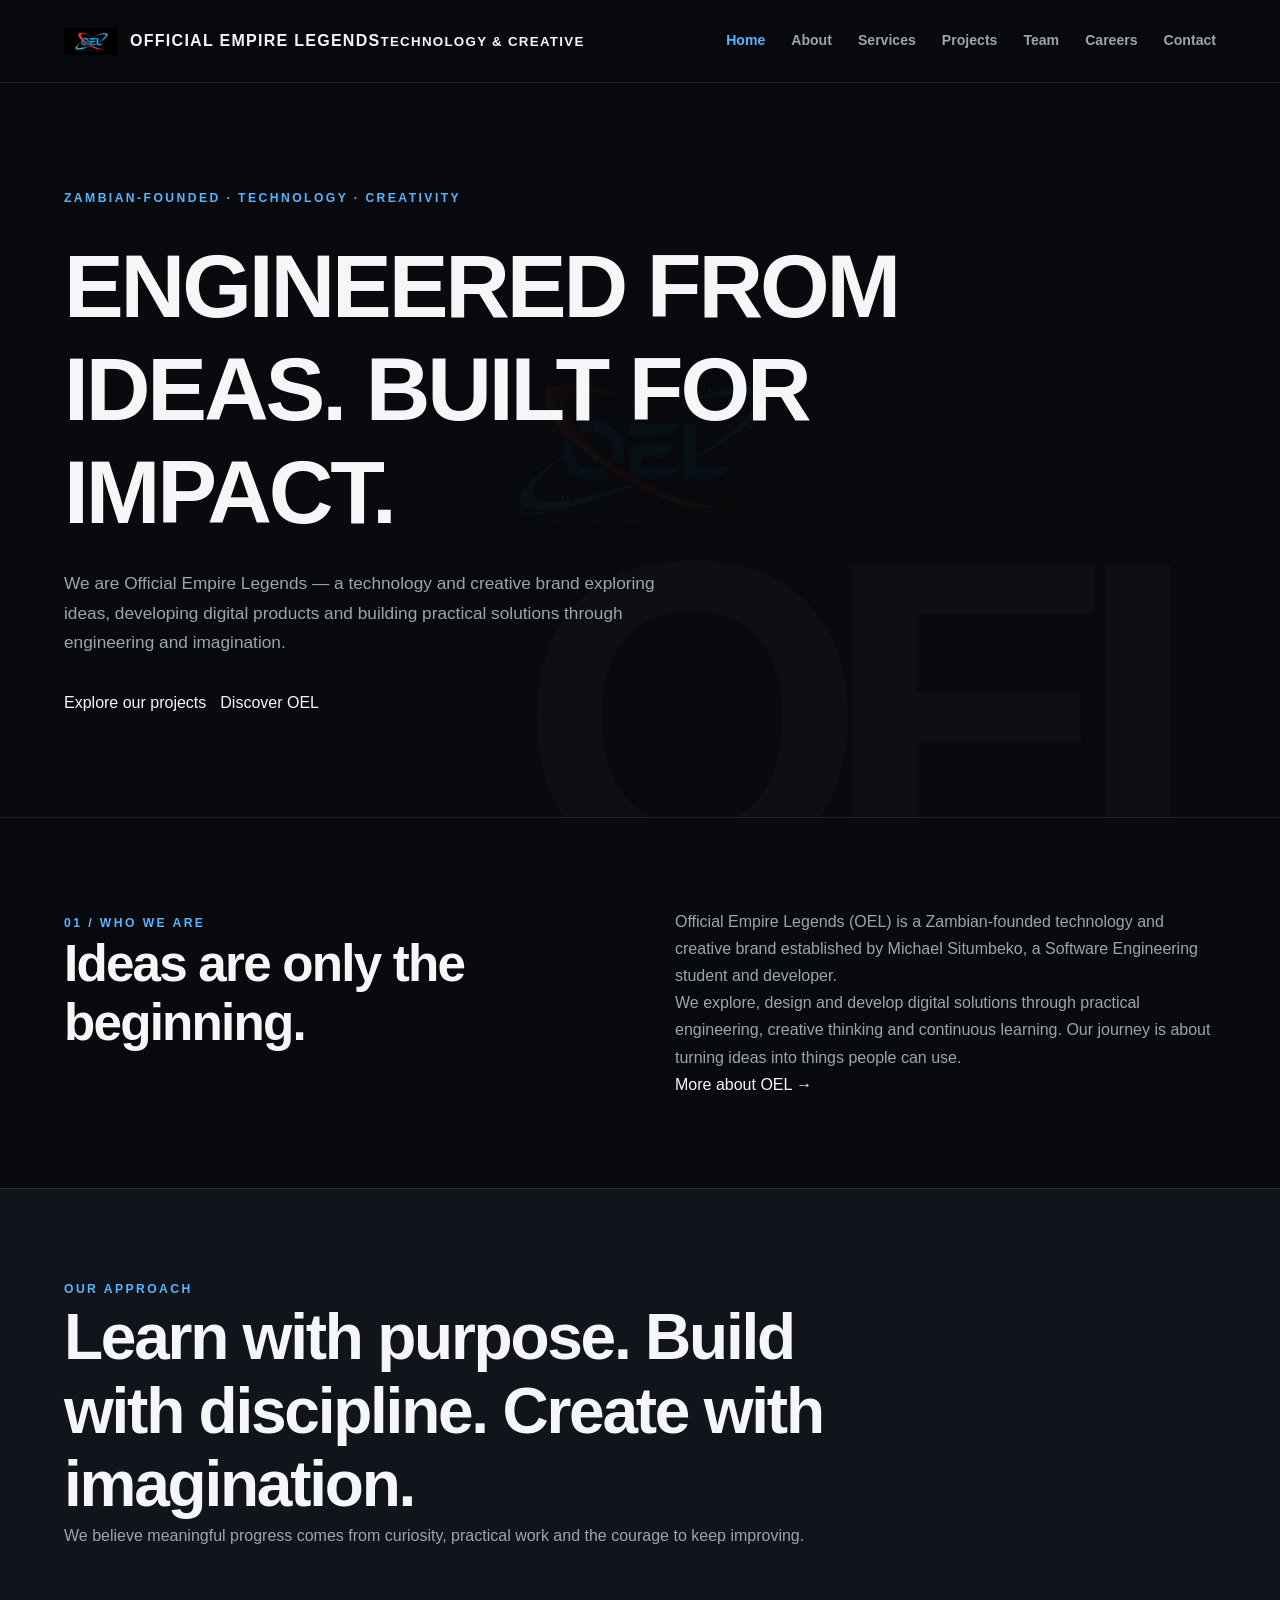
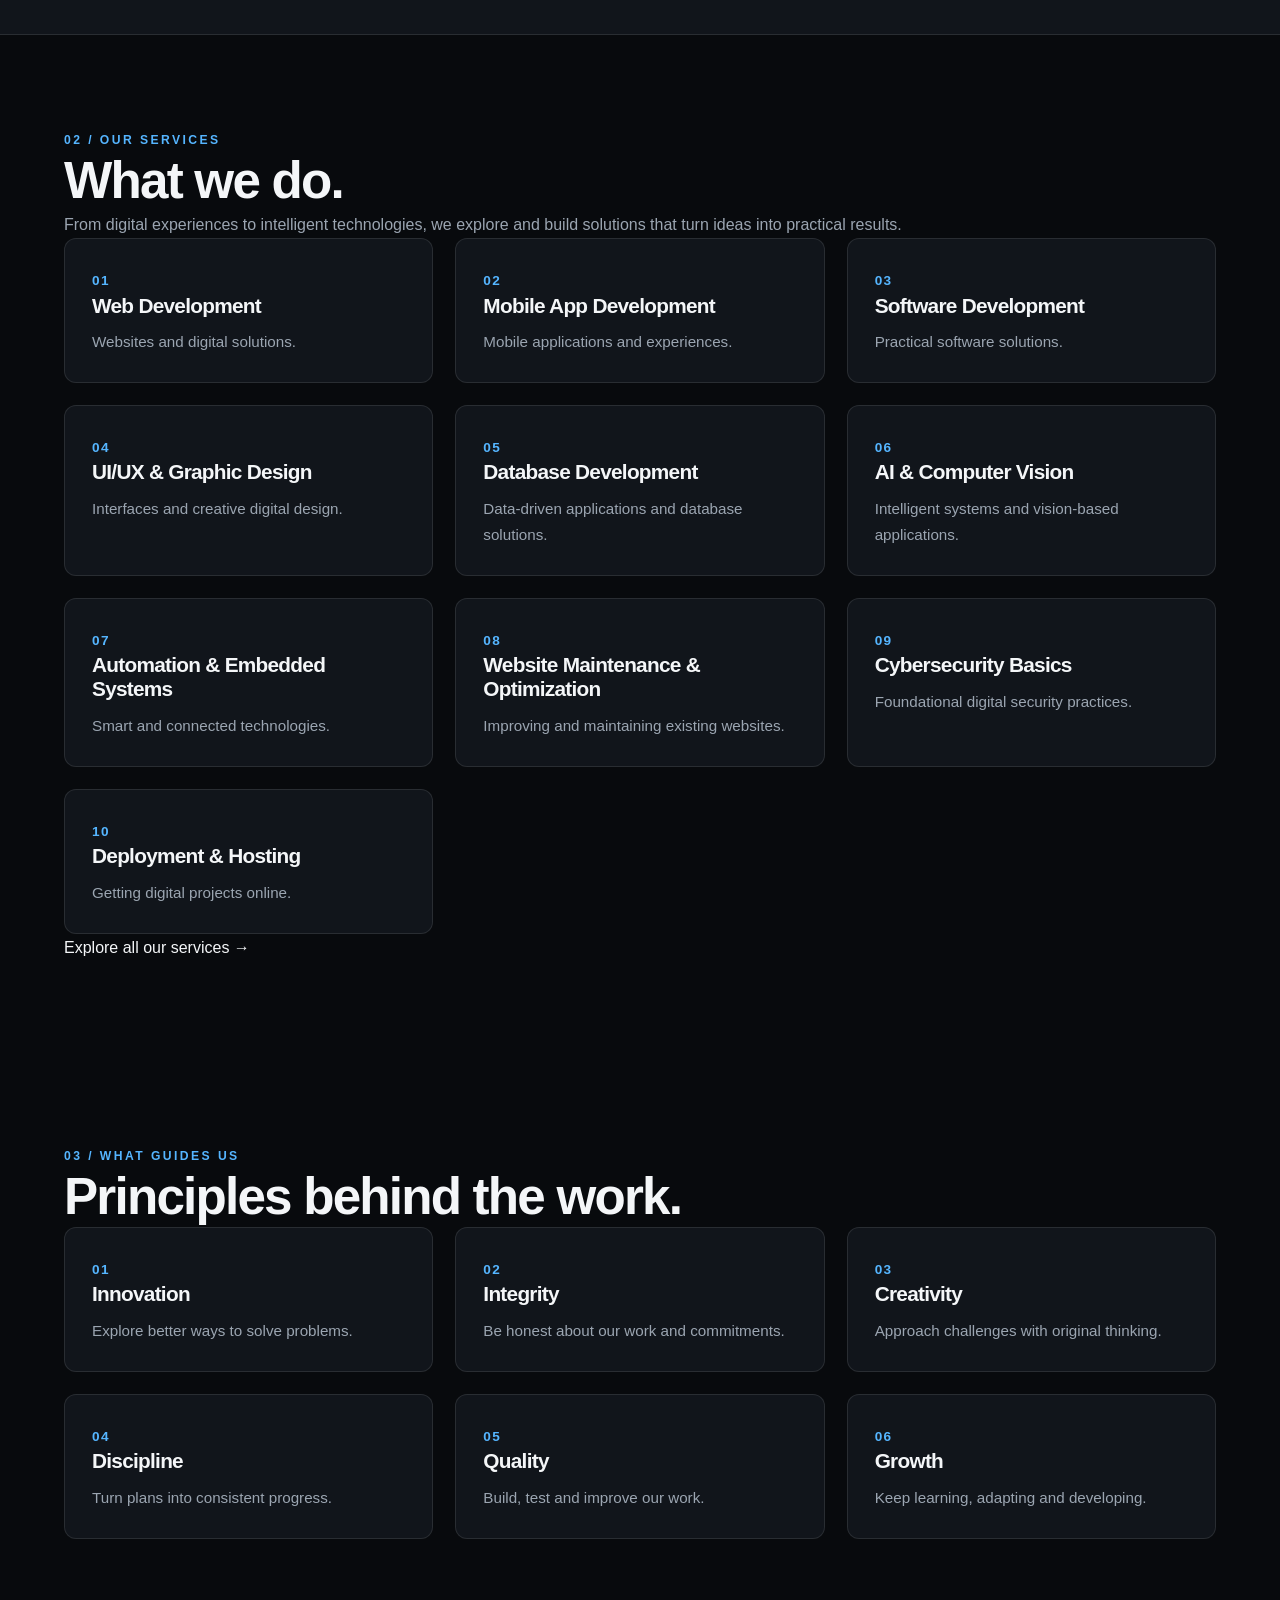
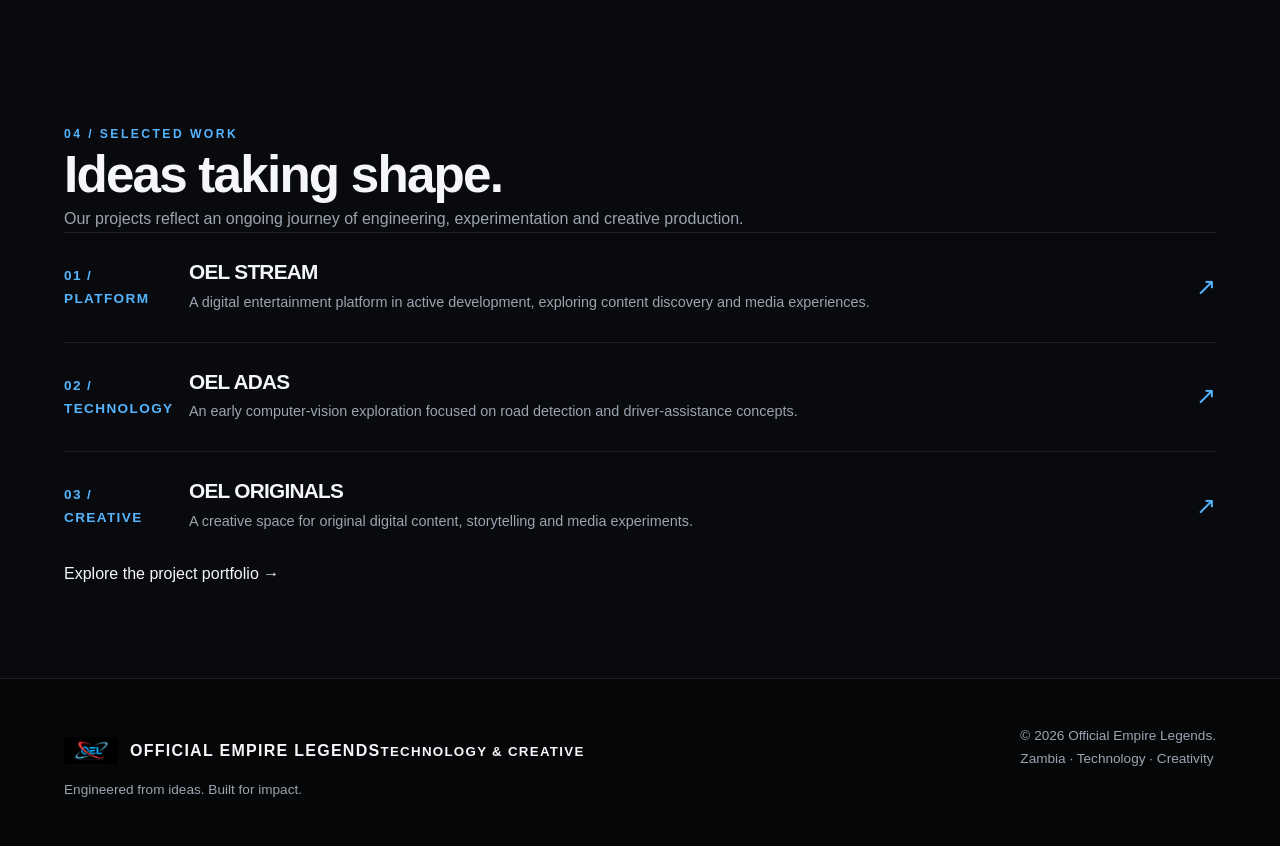
==== commit b3506788: "Update OEL branding and contact layout" ====
--- a/index.html
+++ b/index.html
@@ -83,7 +83,70 @@
 
     <section class="section">
         <div class="container">
-            <span class="eyebrow">02 / WHAT GUIDES US</span>
+            <span class="eyebrow">02 / OUR SERVICES</span>
+            <h2>What we do.</h2>
+            <p>From digital experiences to intelligent technologies, we explore and build solutions that turn ideas into practical results.</p>
+
+            <div class="grid">
+                <article class="panel">
+                    <span class="project-number">01</span>
+                    <h3>Web Development</h3>
+                    <p>Websites and digital solutions.</p>
+                </article>
+                <article class="panel">
+                    <span class="project-number">02</span>
+                    <h3>Mobile App Development</h3>
+                    <p>Mobile applications and experiences.</p>
+                </article>
+                <article class="panel">
+                    <span class="project-number">03</span>
+                    <h3>Software Development</h3>
+                    <p>Practical software solutions.</p>
+                </article>
+                <article class="panel">
+                    <span class="project-number">04</span>
+                    <h3>UI/UX &amp; Graphic Design</h3>
+                    <p>Interfaces and creative digital design.</p>
+                </article>
+                <article class="panel">
+                    <span class="project-number">05</span>
+                    <h3>Database Development</h3>
+                    <p>Data-driven applications and database solutions.</p>
+                </article>
+                <article class="panel">
+                    <span class="project-number">06</span>
+                    <h3>AI &amp; Computer Vision</h3>
+                    <p>Intelligent systems and vision-based applications.</p>
+                </article>
+                <article class="panel">
+                    <span class="project-number">07</span>
+                    <h3>Automation &amp; Embedded Systems</h3>
+                    <p>Smart and connected technologies.</p>
+                </article>
+                <article class="panel">
+                    <span class="project-number">08</span>
+                    <h3>Website Maintenance &amp; Optimization</h3>
+                    <p>Improving and maintaining existing websites.</p>
+                </article>
+                <article class="panel">
+                    <span class="project-number">09</span>
+                    <h3>Cybersecurity Basics</h3>
+                    <p>Foundational digital security practices.</p>
+                </article>
+                <article class="panel">
+                    <span class="project-number">10</span>
+                    <h3>Deployment &amp; Hosting</h3>
+                    <p>Getting digital projects online.</p>
+                </article>
+            </div>
+
+            <a class="text-link" href="services.html">Explore all our services →</a>
+        </div>
+    </section>
+
+    <section class="section">
+        <div class="container">
+            <span class="eyebrow">03 / WHAT GUIDES US</span>
             <h2>Principles behind the work.</h2>
             <div class="grid principles-grid">
                 <article class="panel">
@@ -122,7 +185,7 @@
 
     <section class="section">
         <div class="container">
-            <span class="eyebrow">03 / SELECTED WORK</span>
+            <span class="eyebrow">04 / SELECTED WORK</span>
             <h2>Ideas taking shape.</h2>
             <p>Our projects reflect an ongoing journey of engineering, experimentation and creative production.</p>
 
@@ -158,3 +221,25 @@
             <a class="text-link" href="projects.html">Explore the project portfolio →</a>
         </div>
     </section>
+
+</main>
+
+<footer class="site-footer">
+    <div class="container footer-layout">
+        <div>
+            <a class="brand" href="index.html">
+                <img src="assets/images/oel-logo.webp" alt="OEL logo">
+                <span>OFFICIAL EMPIRE LEGENDS<small>TECHNOLOGY &amp; CREATIVE</small></span>
+            </a>
+            <p>Engineered from ideas. Built for impact.</p>
+        </div>
+        <div>
+            <p>© <span data-current-year>2026</span> Official Empire Legends.</p>
+            <p>Zambia · Technology · Creativity</p>
+        </div>
+    </div>
+</footer>
+
+<script src="js/main.js"></script>
+</body>
+</html>
--- a/css/style.css
+++ b/css/style.css
@@ -471,3 +471,91 @@
     border: 1px solid var(--border);
     background: var(--surface);
 }
+
+
+
+
+/* OEL CONTACT CARD ICON BUTTONS */
+.contact-card {
+    position: relative;
+    padding-right: 76px;
+}
+
+.contact-card-icon {
+    position: absolute;
+    top: 22px;
+    right: 22px;
+    width: 42px;
+    height: 42px;
+    display: flex;
+    align-items: center;
+    justify-content: center;
+    border-radius: 13px;
+    color: #fff;
+    text-decoration: none;
+    box-shadow: 0 5px 14px rgba(0,0,0,.16);
+    transition: transform .2s ease, box-shadow .2s ease;
+}
+
+.contact-card-icon:hover {
+    transform: translateY(-3px) scale(1.06);
+    box-shadow: 0 8px 20px rgba(0,0,0,.23);
+}
+
+.contact-card-icon svg {
+    width: 22px;
+    height: 22px;
+    fill: currentColor;
+}
+
+.contact-card-icon.email svg,
+.contact-card-icon.phone svg {
+    fill: none;
+    stroke: currentColor;
+    stroke-width: 2;
+    stroke-linecap: round;
+    stroke-linejoin: round;
+}
+
+.contact-card-icon.whatsapp { background: #20b95a; }
+.contact-card-icon.phone { background: #2563eb; }
+.contact-card-icon.email { background: #64748b; }
+.contact-card-icon.tiktok { background: #111827; }
+.contact-card-icon.instagram { background: #d94682; }
+.contact-card-icon.facebook { background: #1877f2; }
+
+@media (max-width: 650px) {
+    .contact-card {
+        padding-right: 68px;
+    }
+    .contact-card-icon {
+        top: 17px;
+        right: 16px;
+        width: 38px;
+        height: 38px;
+    }
+}
+
+/* OEL BRAND WATERMARK — SHARED ACROSS ALL PAGES */
+body {
+    position: relative;
+}
+
+body::before {
+    content: "";
+    position: fixed;
+    inset: 0;
+    z-index: 0;
+    pointer-events: none;
+    background-image: url("../assets/images/oel-logo.webp");
+    background-repeat: no-repeat;
+    background-position: center center;
+    background-size: min(42vw, 420px);
+    opacity: 0.045;
+}
+
+main,
+footer {
+    position: relative;
+    z-index: 1;
+}
